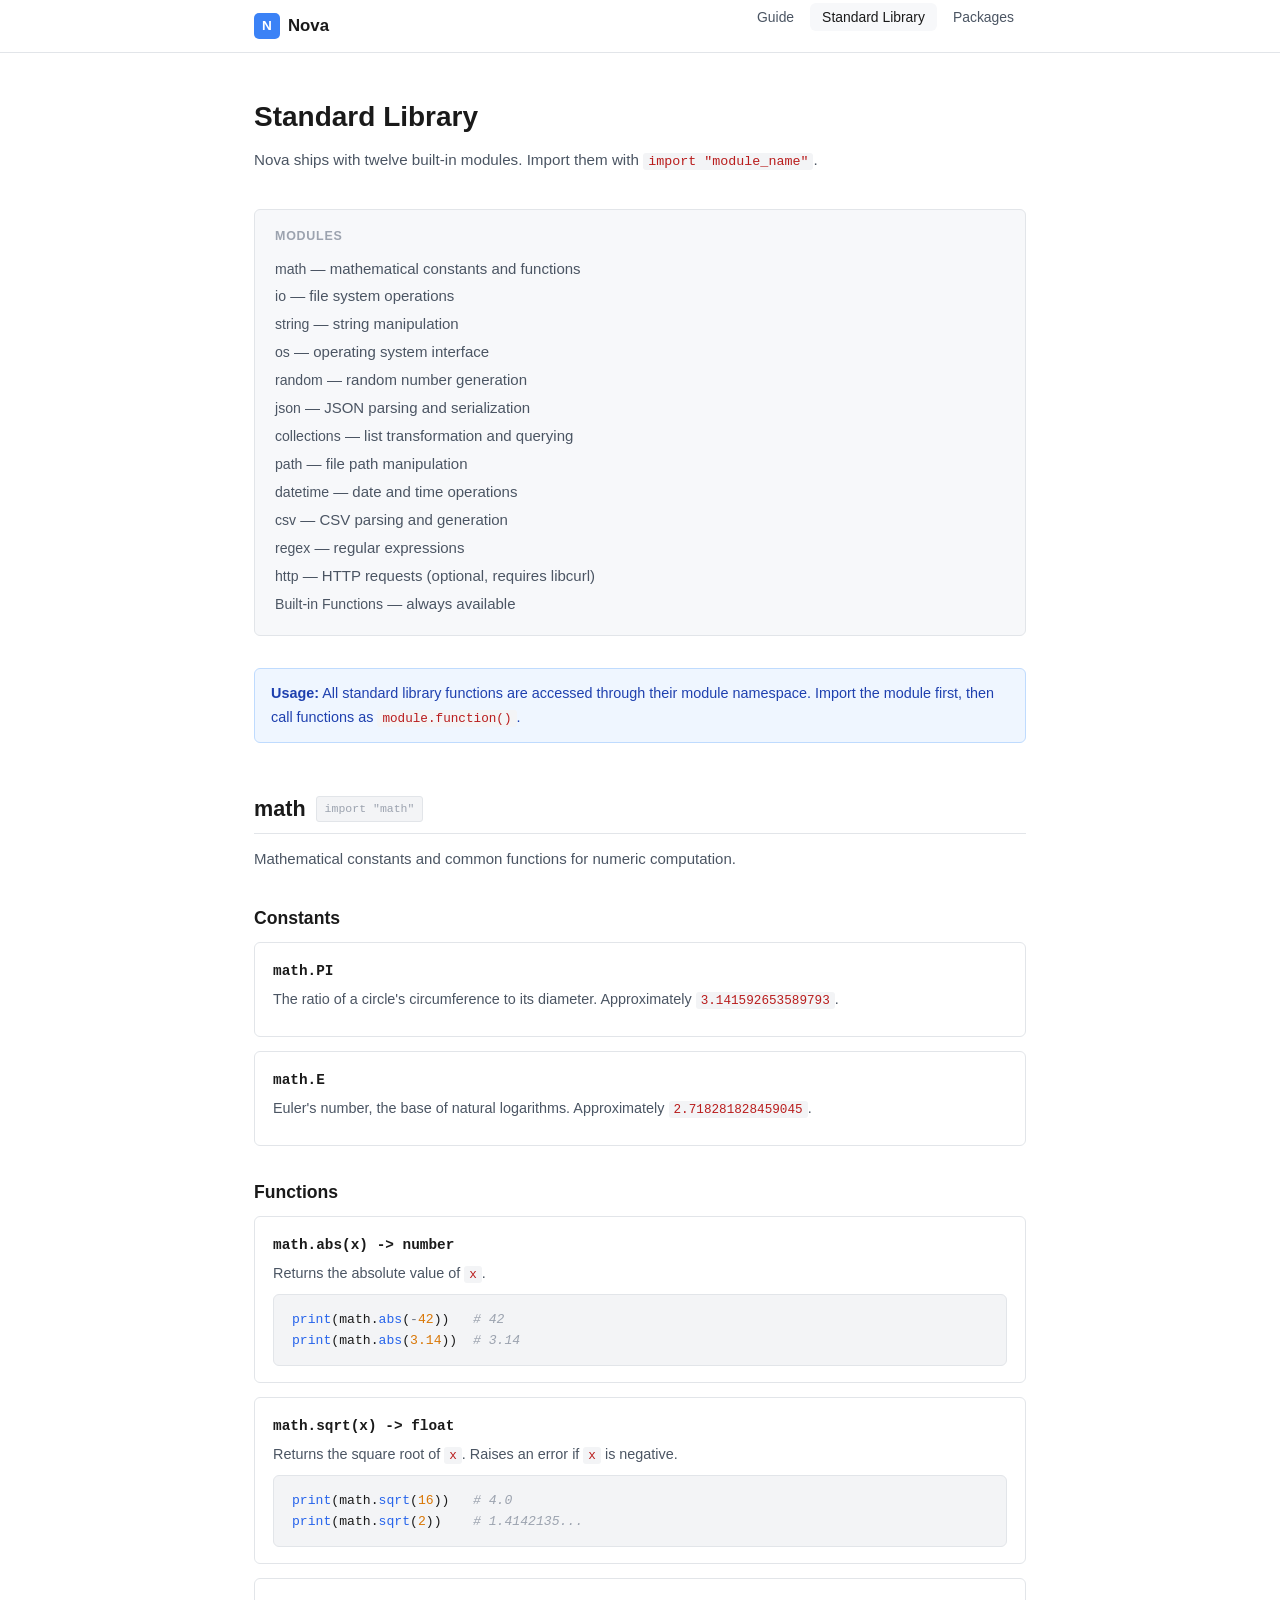
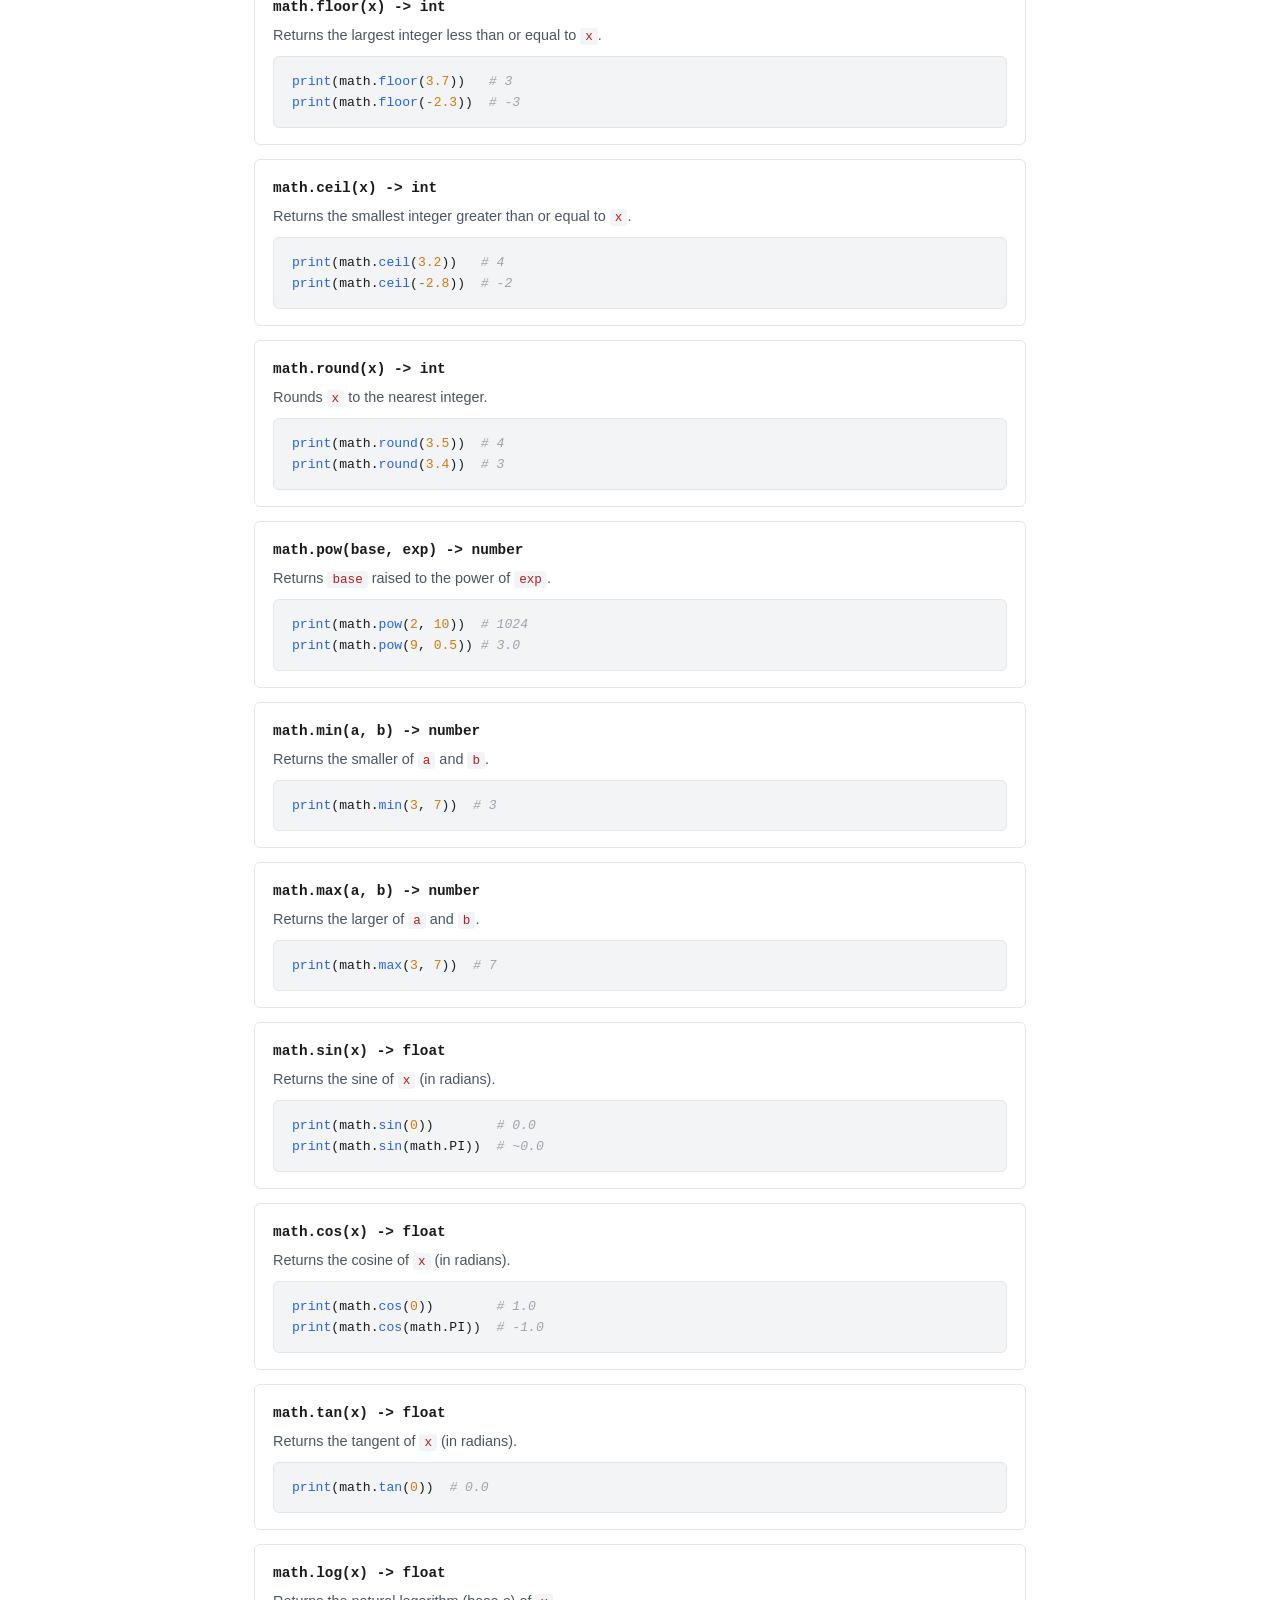
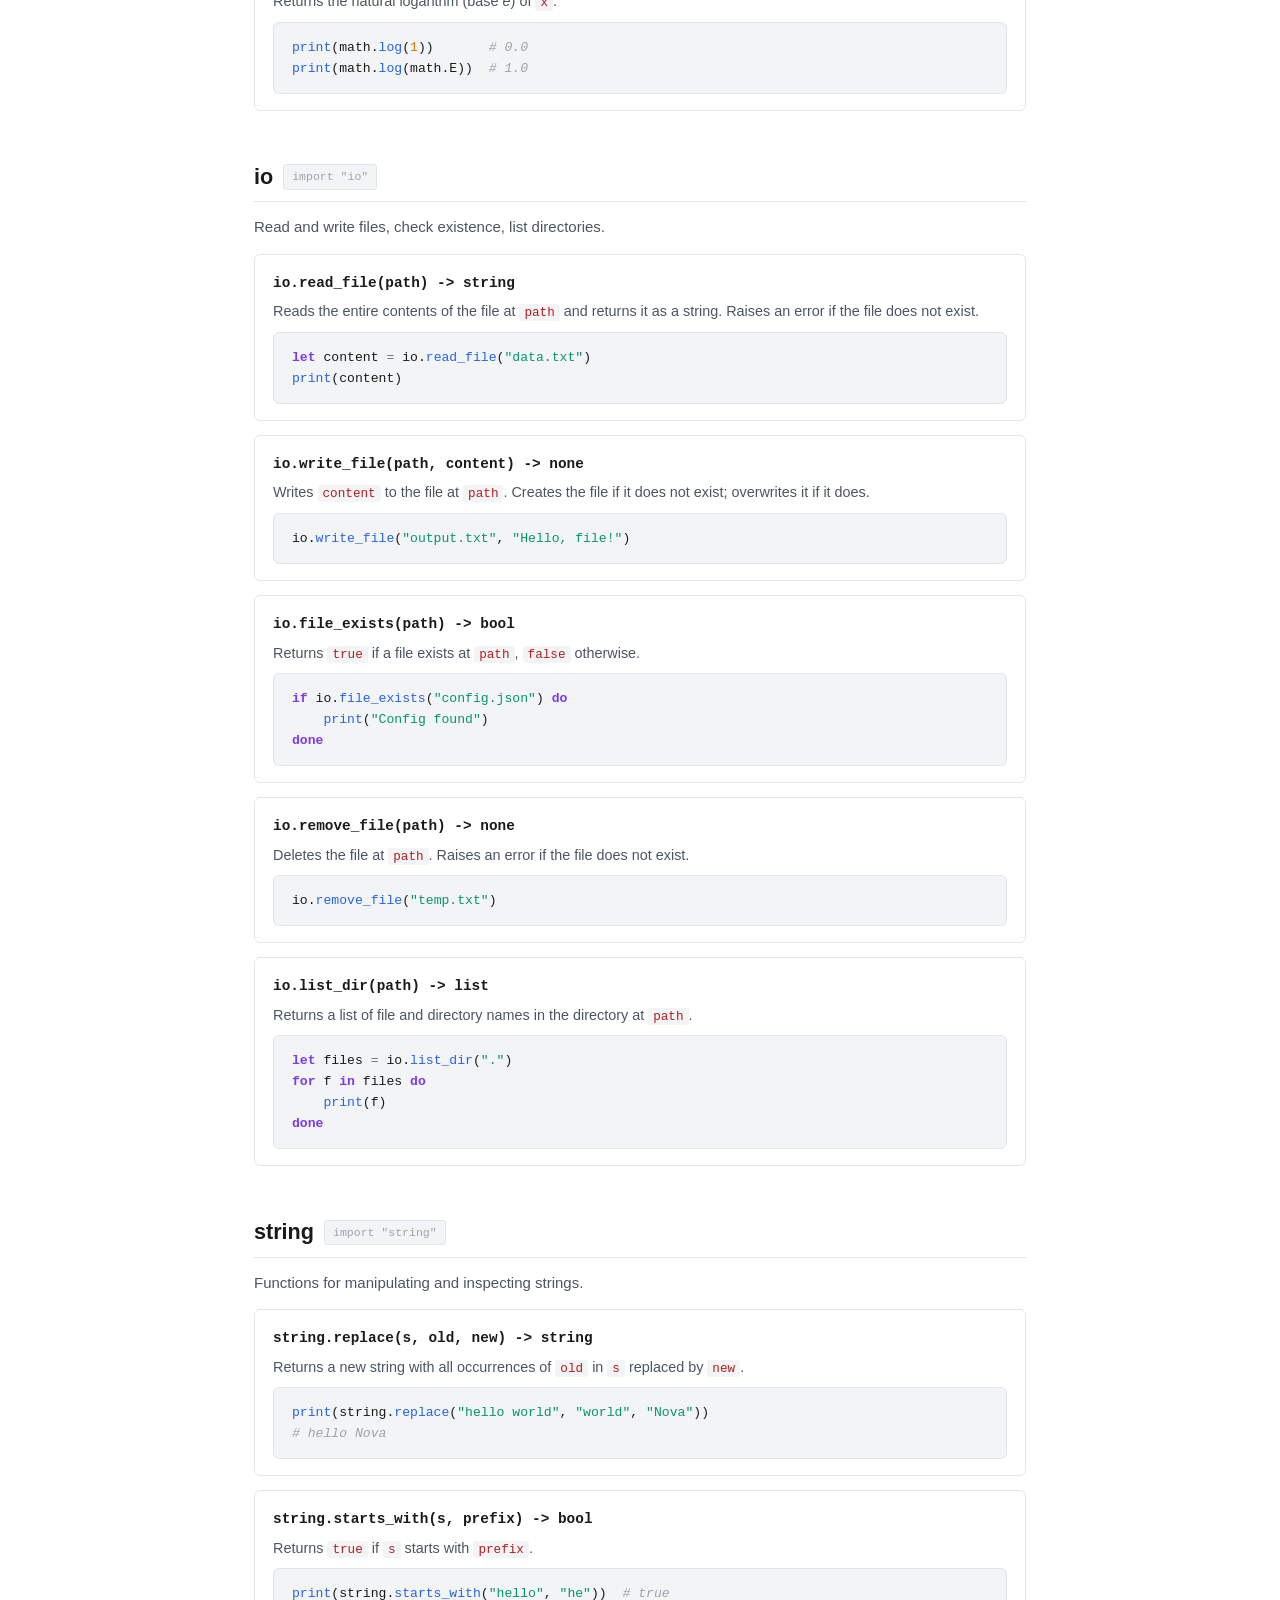
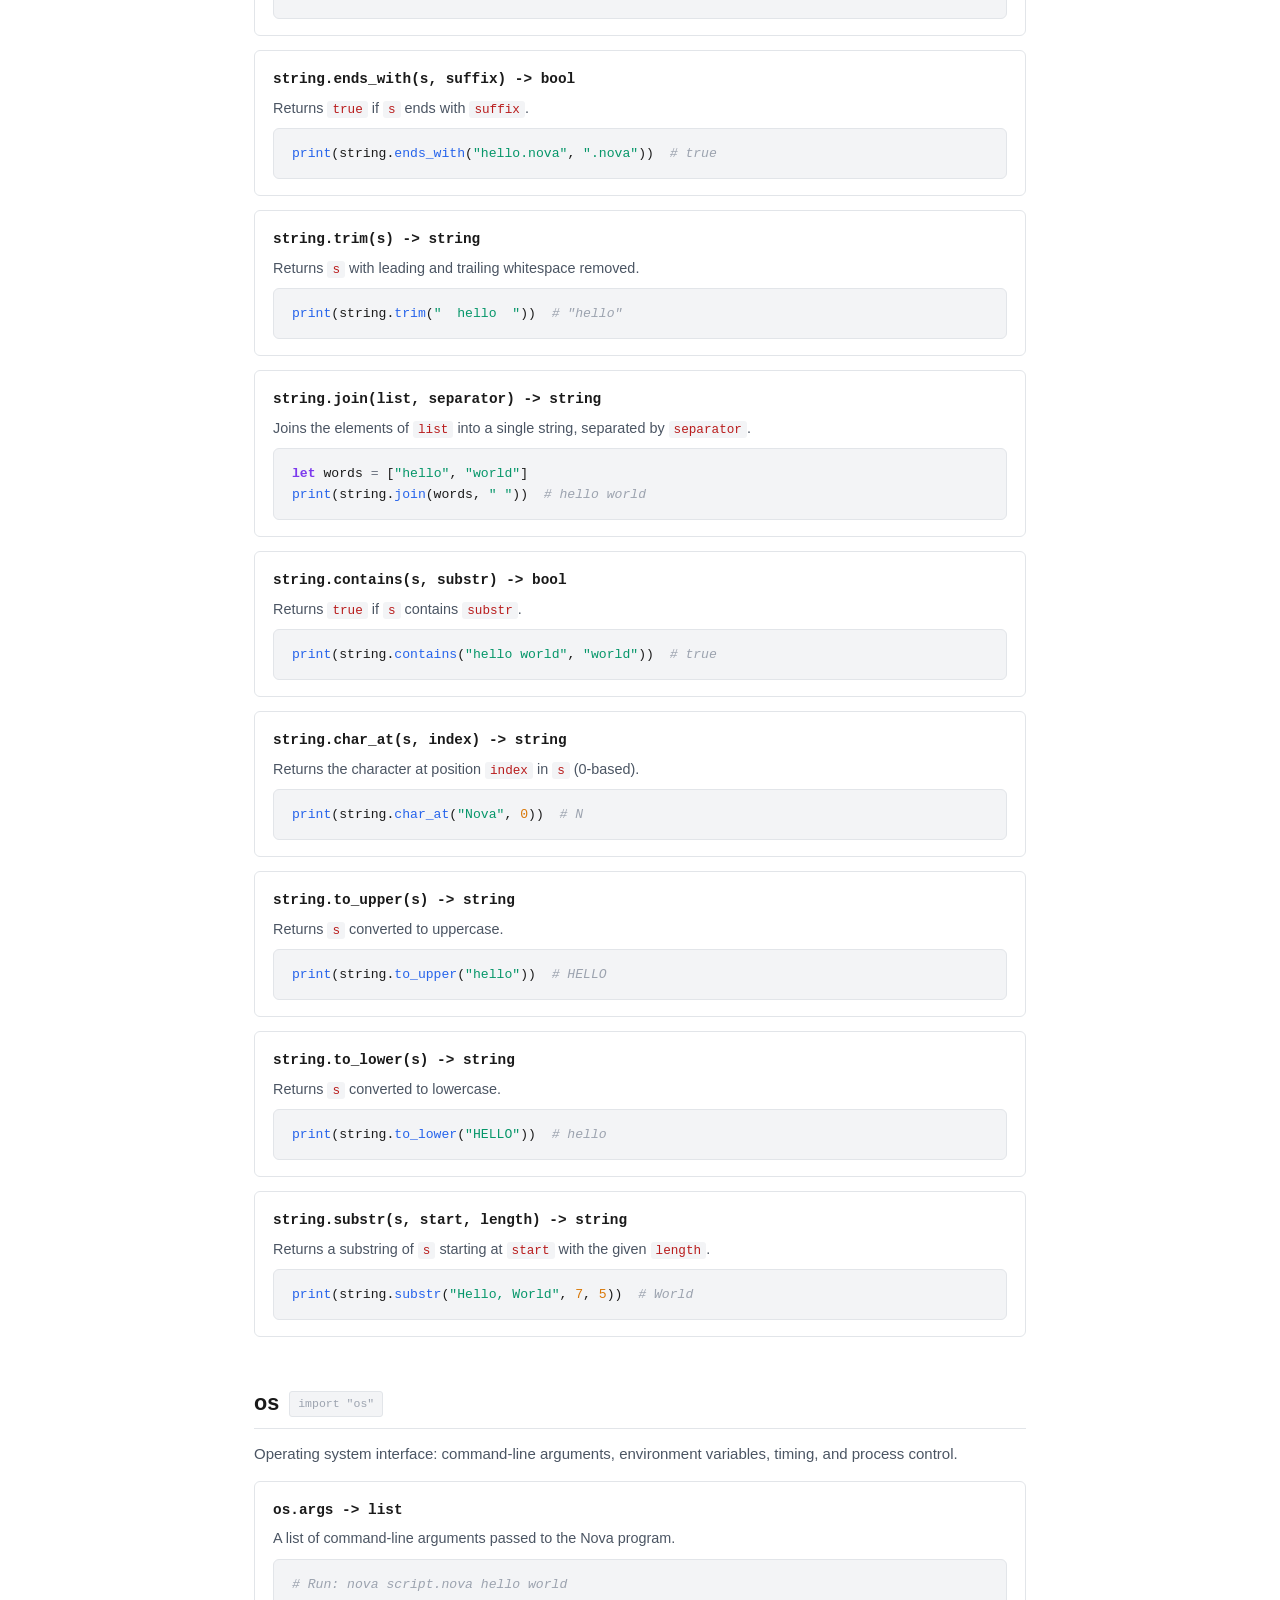
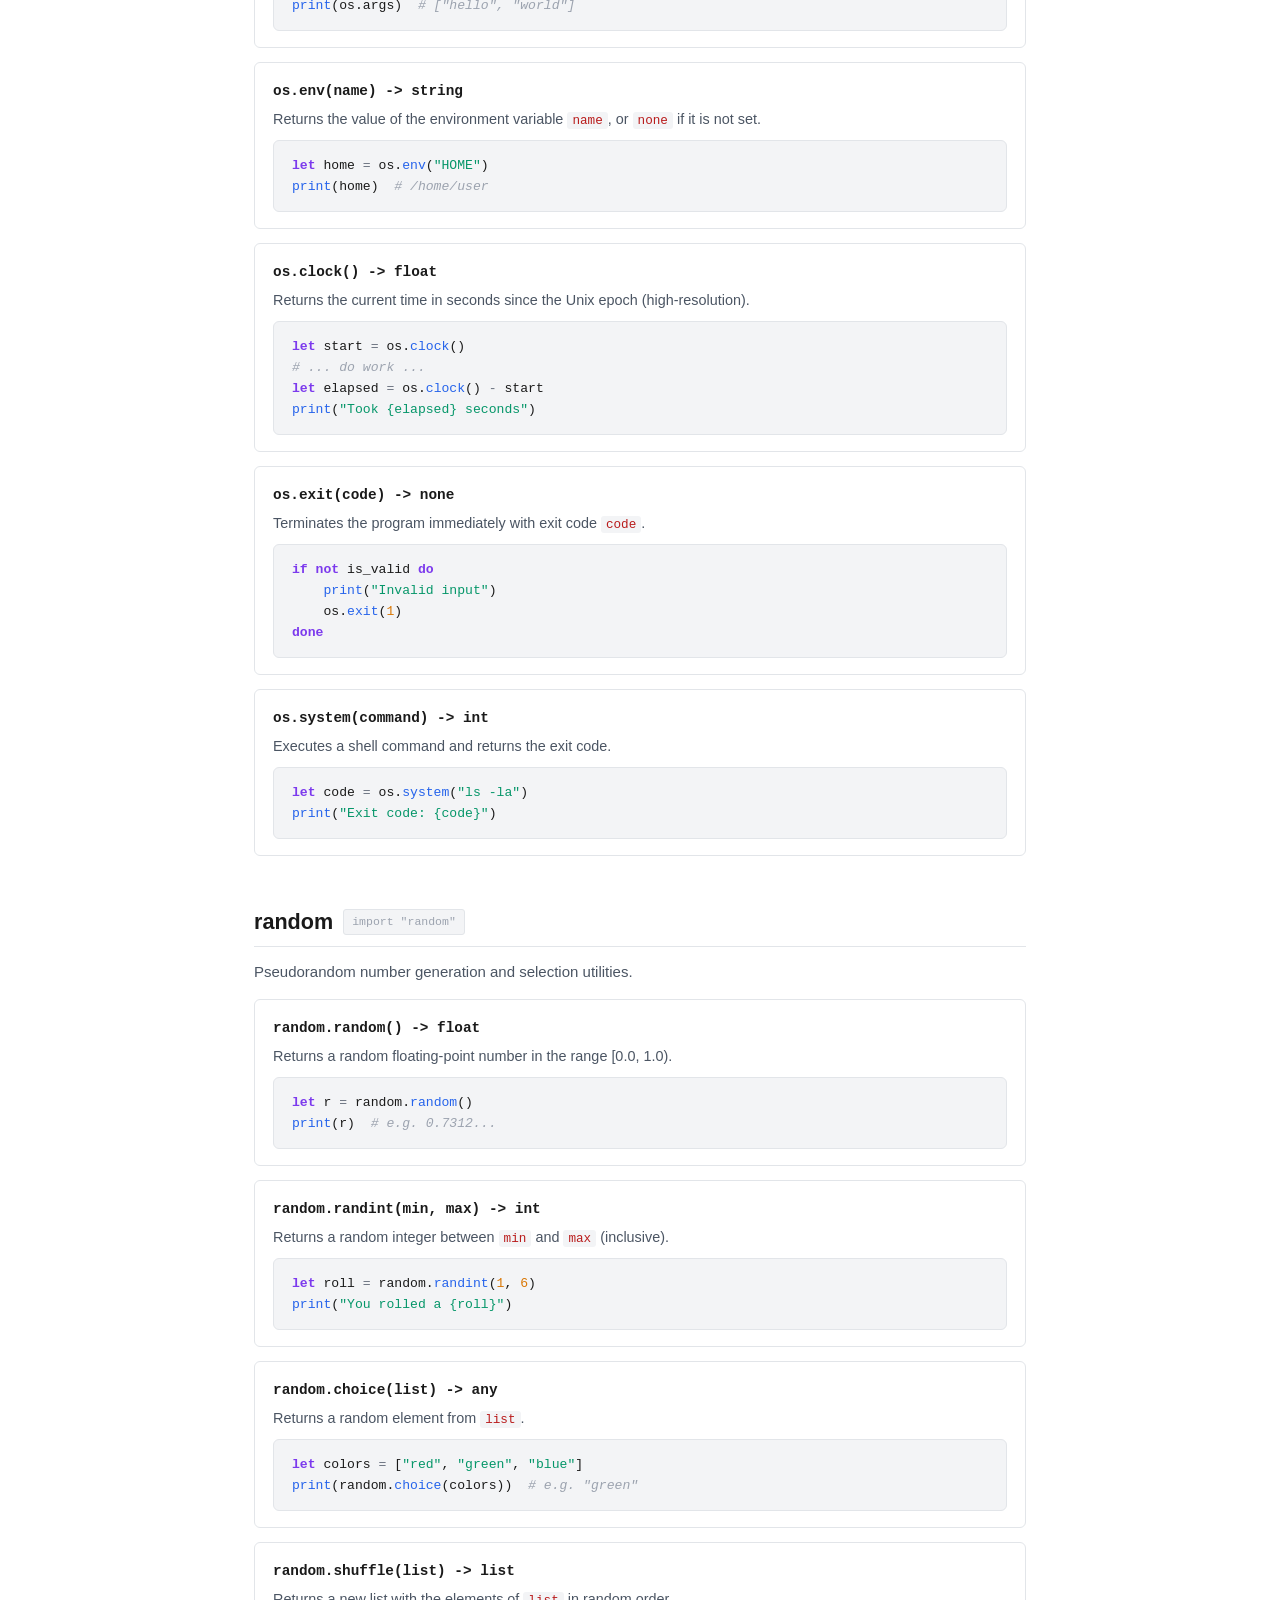
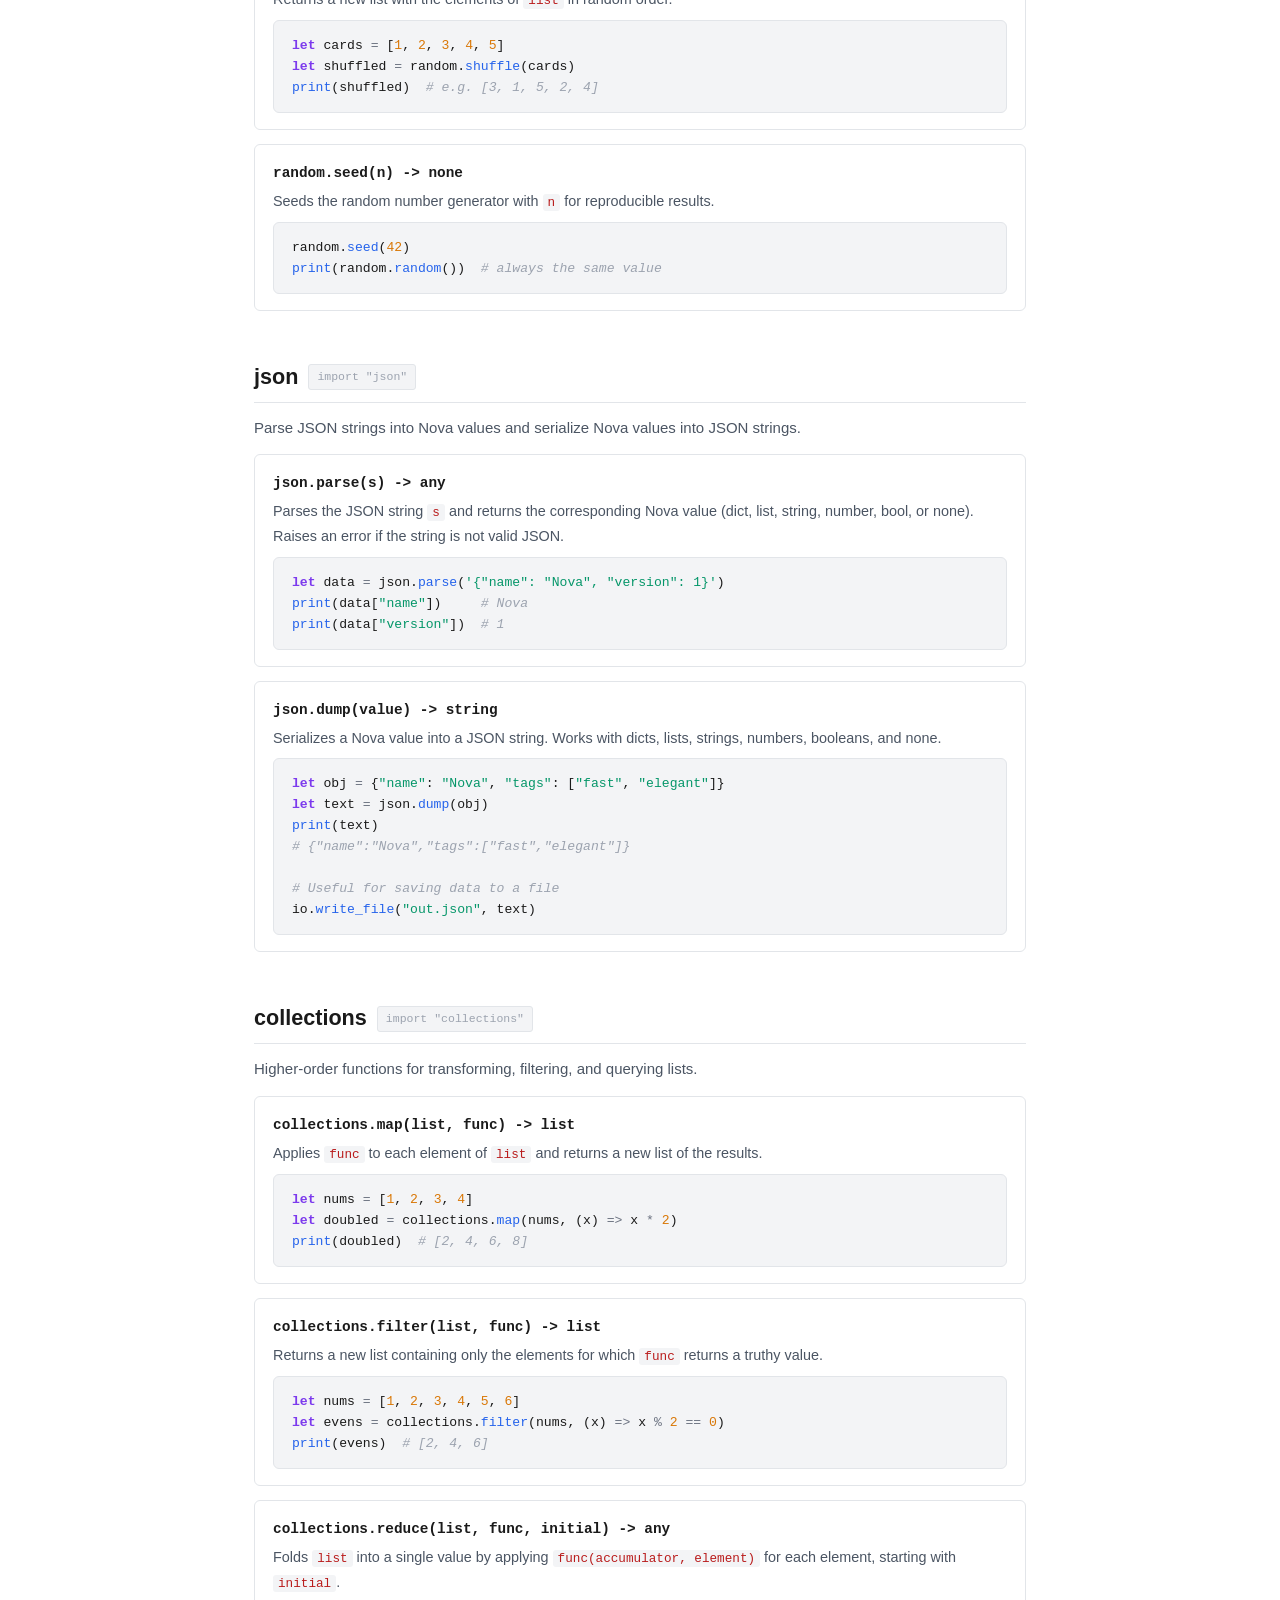
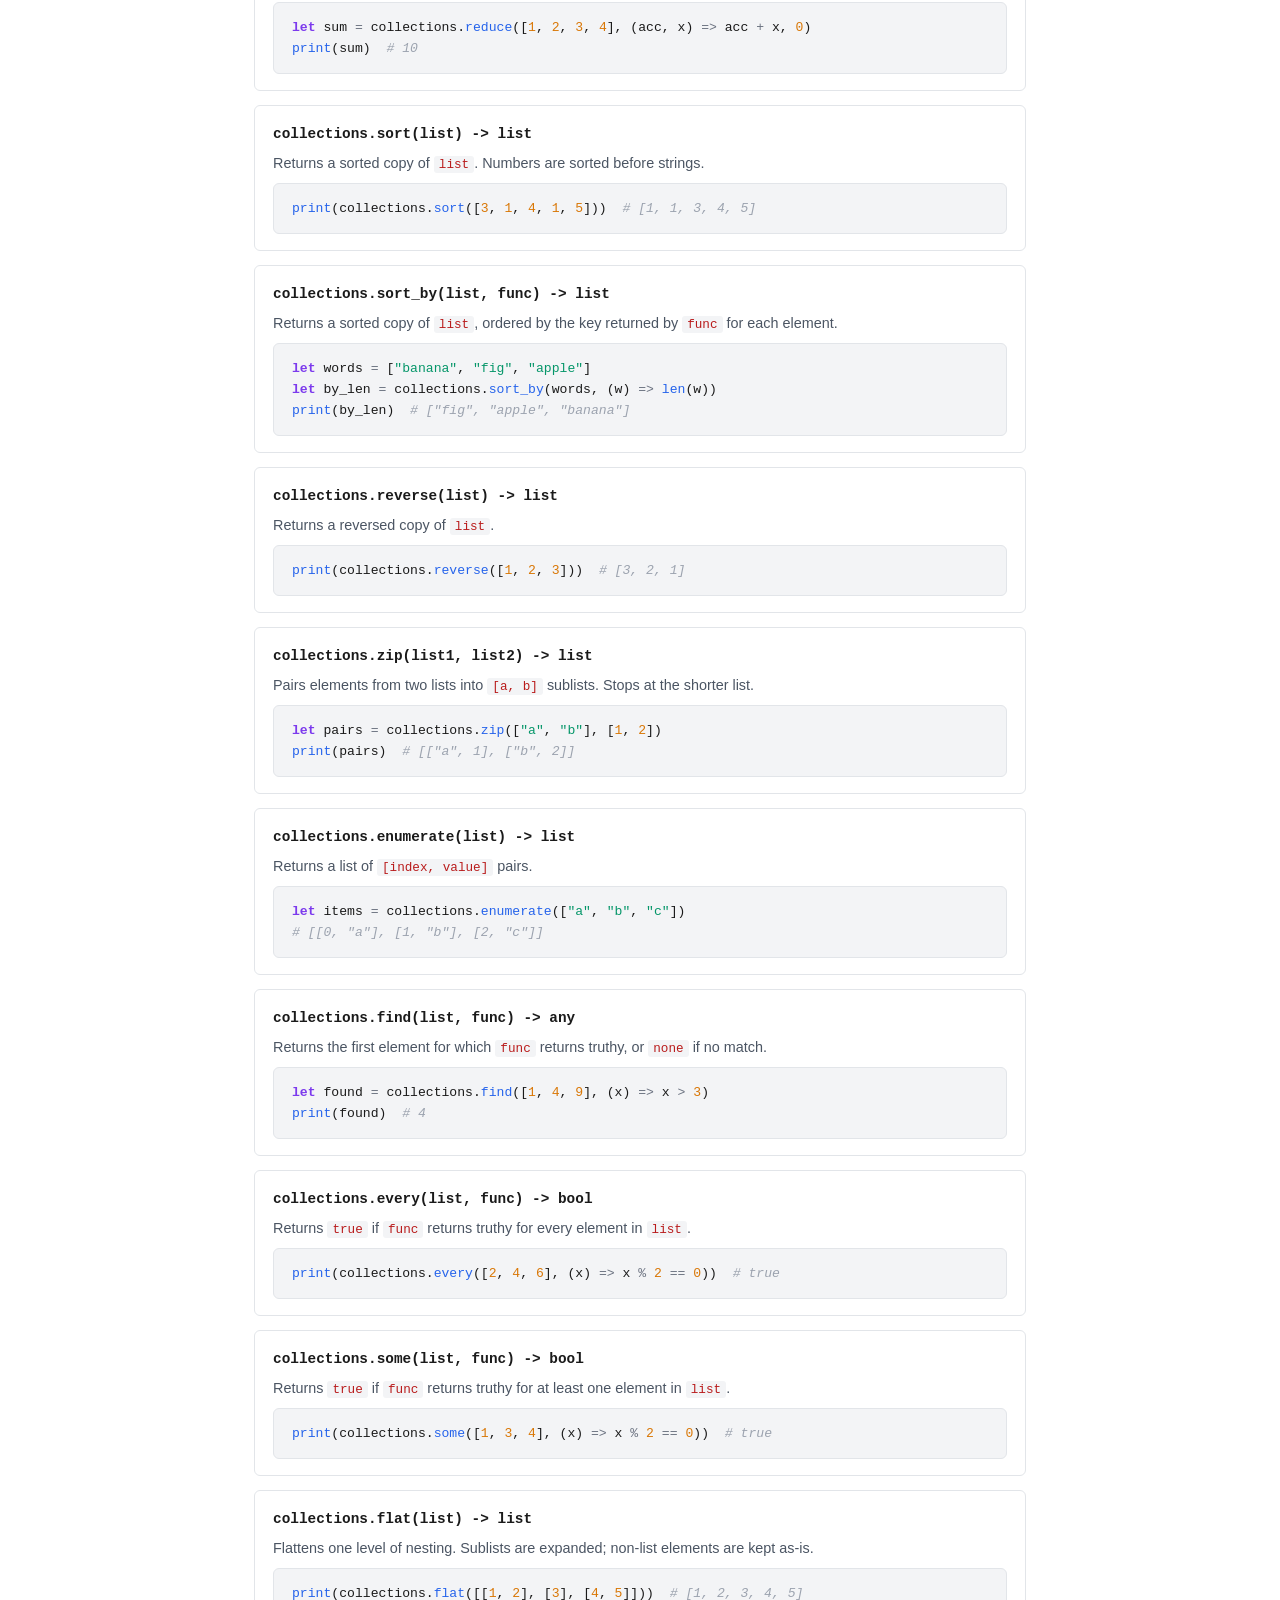
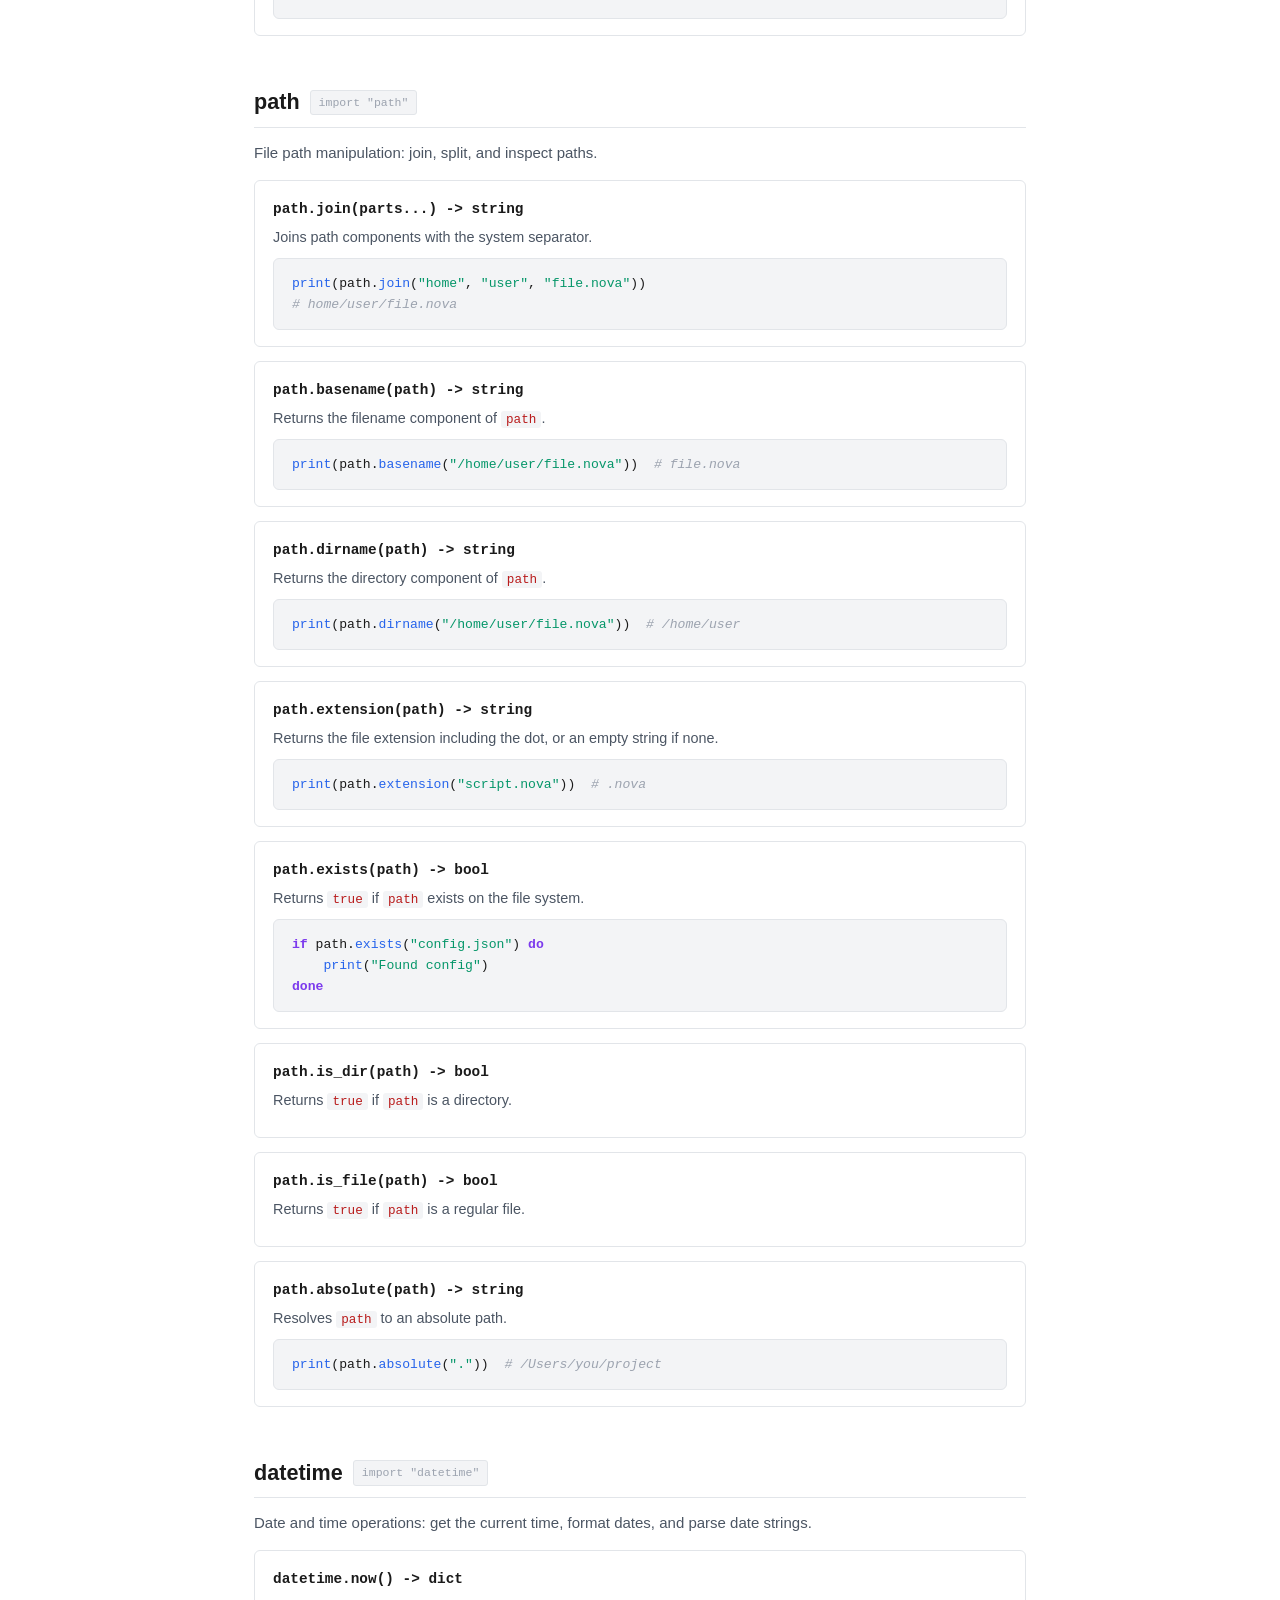
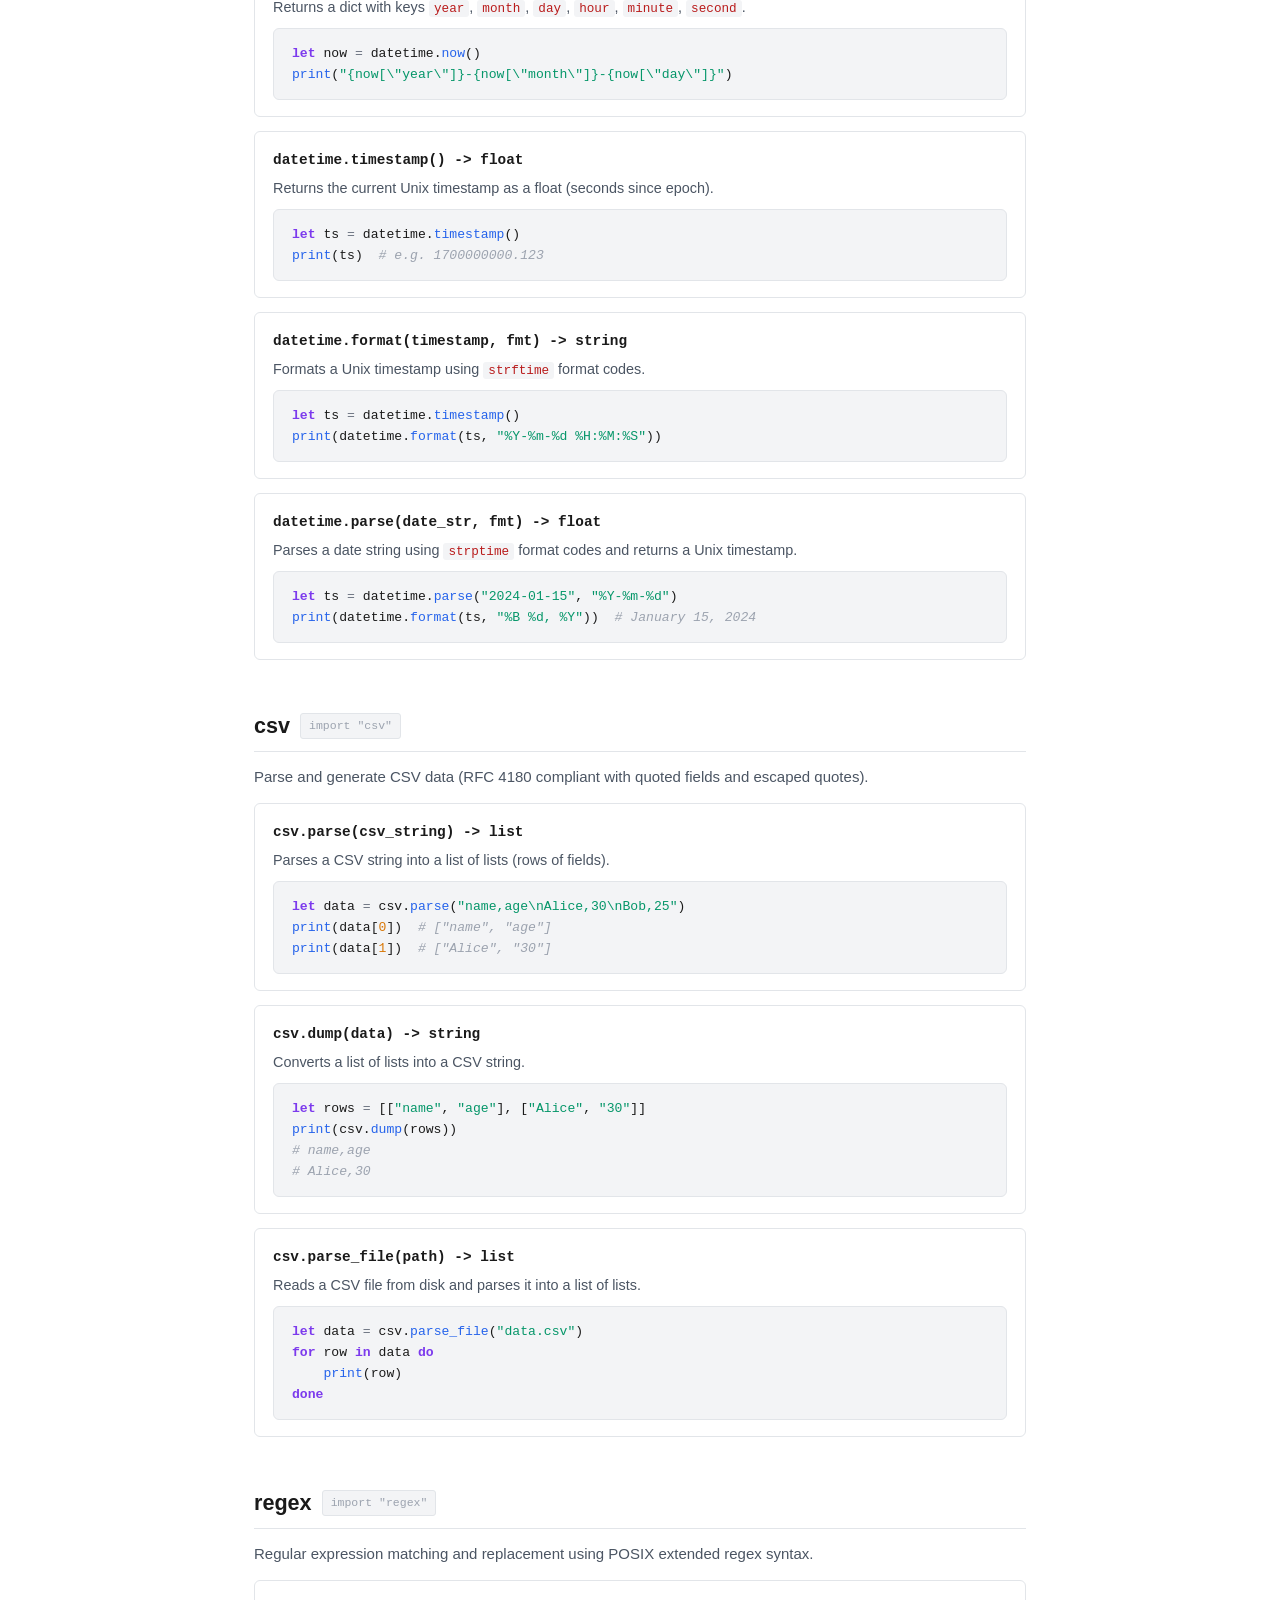
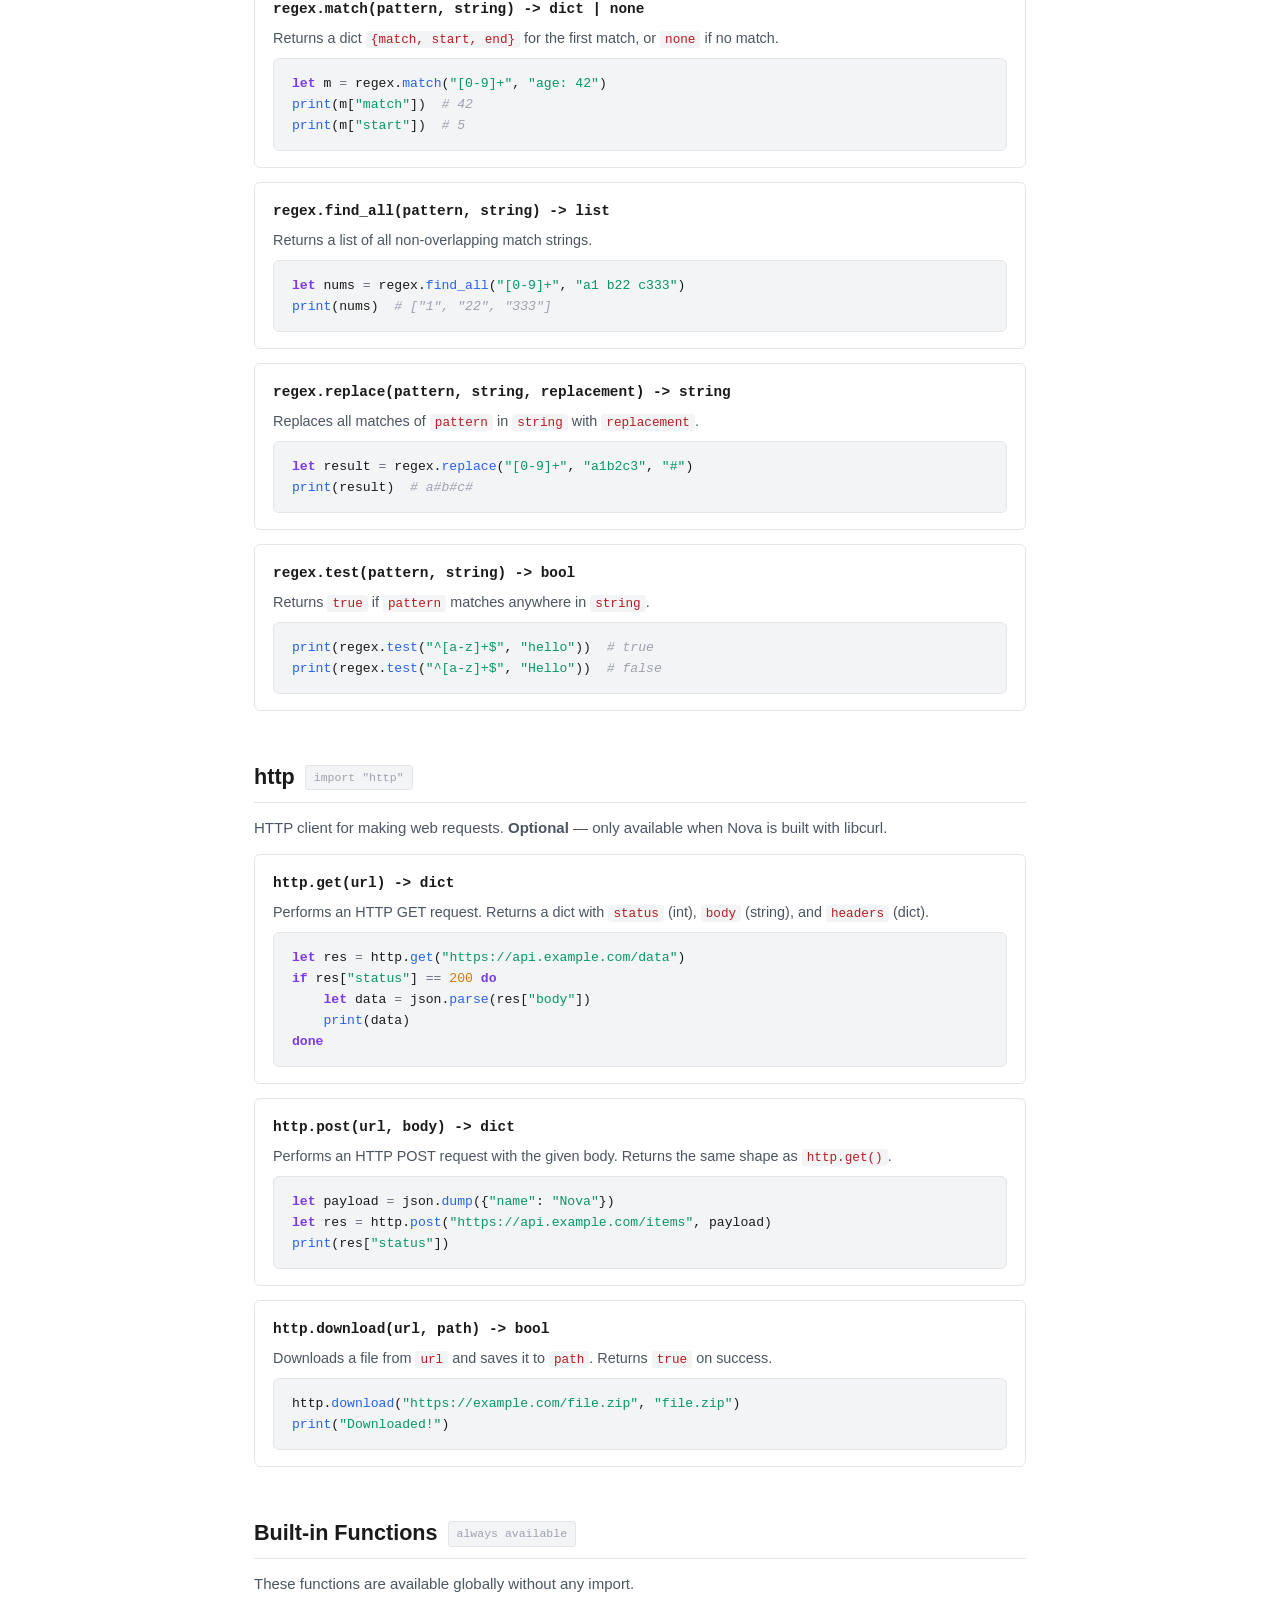
==== docs/stdlib.html @ 32923f0c "Initial release: Nova programming language v0.2.0 A dynamically-typed, interpreted language built in" ====
<!DOCTYPE html>
<html lang="en">
<head>
    <meta charset="UTF-8">
    <meta name="viewport" content="width=device-width, initial-scale=1.0">
    <title>Standard Library - Nova Programming Language</title>
    <meta name="description" content="Complete reference for Nova's standard library modules: math, io, string, os, random, json, collections, path, datetime, csv, regex, and http.">
    <link rel="stylesheet" href="styles.css">
</head>
<body>
    <nav class="nav">
        <div class="nav-inner">
            <a href="index.html" class="nav-brand">
                <span class="nav-mark">N</span>
                Nova
            </a>
            <ul class="nav-links">
                <li><a href="getting-started.html">Guide</a></li>
                <li><a href="stdlib.html" class="active">Standard Library</a></li>
                <li><a href="packages.html">Packages</a></li>
            </ul>
        </div>
    </nav>

    <div class="page">
        <h1 class="page-title">Standard Library</h1>
        <p class="page-subtitle">Nova ships with twelve built-in modules. Import them with <code>import "module_name"</code>.</p>

        <div class="toc">
            <div class="toc-title">Modules</div>
            <ul>
                <li><a href="#math">math</a> &mdash; mathematical constants and functions</li>
                <li><a href="#io">io</a> &mdash; file system operations</li>
                <li><a href="#string">string</a> &mdash; string manipulation</li>
                <li><a href="#os">os</a> &mdash; operating system interface</li>
                <li><a href="#random">random</a> &mdash; random number generation</li>
                <li><a href="#json">json</a> &mdash; JSON parsing and serialization</li>
                <li><a href="#collections">collections</a> &mdash; list transformation and querying</li>
                <li><a href="#path">path</a> &mdash; file path manipulation</li>
                <li><a href="#datetime">datetime</a> &mdash; date and time operations</li>
                <li><a href="#csv">csv</a> &mdash; CSV parsing and generation</li>
                <li><a href="#regex">regex</a> &mdash; regular expressions</li>
                <li><a href="#http">http</a> &mdash; HTTP requests (optional, requires libcurl)</li>
                <li><a href="#builtins">Built-in Functions</a> &mdash; always available</li>
            </ul>
        </div>

        <div class="note">
            <p><strong>Usage:</strong> All standard library functions are accessed through their module namespace. Import the module first, then call functions as <code>module.function()</code>.</p>
        </div>

        <!-- ==================== MATH ==================== -->
        <div class="mod-header" id="math">
            <h2>math</h2>
            <span class="mod-badge">import "math"</span>
        </div>
        <p>Mathematical constants and common functions for numeric computation.</p>

        <h3>Constants</h3>

        <div class="func">
            <div class="func-sig">math.PI</div>
            <div class="func-desc">The ratio of a circle's circumference to its diameter. Approximately <code>3.141592653589793</code>.</div>
        </div>

        <div class="func">
            <div class="func-sig">math.E</div>
            <div class="func-desc">Euler's number, the base of natural logarithms. Approximately <code>2.718281828459045</code>.</div>
        </div>

        <h3>Functions</h3>

        <div class="func">
            <div class="func-sig">math.abs(x) -> number</div>
            <div class="func-desc">Returns the absolute value of <code>x</code>.</div>
<pre><code><span class="bi">print</span>(math.<span class="fn">abs</span>(<span class="op">-</span><span class="nu">42</span>))   <span class="cm"># 42</span>
<span class="bi">print</span>(math.<span class="fn">abs</span>(<span class="nu">3.14</span>))  <span class="cm"># 3.14</span></code></pre>
        </div>

        <div class="func">
            <div class="func-sig">math.sqrt(x) -> float</div>
            <div class="func-desc">Returns the square root of <code>x</code>. Raises an error if <code>x</code> is negative.</div>
<pre><code><span class="bi">print</span>(math.<span class="fn">sqrt</span>(<span class="nu">16</span>))   <span class="cm"># 4.0</span>
<span class="bi">print</span>(math.<span class="fn">sqrt</span>(<span class="nu">2</span>))    <span class="cm"># 1.4142135...</span></code></pre>
        </div>

        <div class="func">
            <div class="func-sig">math.floor(x) -> int</div>
            <div class="func-desc">Returns the largest integer less than or equal to <code>x</code>.</div>
<pre><code><span class="bi">print</span>(math.<span class="fn">floor</span>(<span class="nu">3.7</span>))   <span class="cm"># 3</span>
<span class="bi">print</span>(math.<span class="fn">floor</span>(<span class="op">-</span><span class="nu">2.3</span>))  <span class="cm"># -3</span></code></pre>
        </div>

        <div class="func">
            <div class="func-sig">math.ceil(x) -> int</div>
            <div class="func-desc">Returns the smallest integer greater than or equal to <code>x</code>.</div>
<pre><code><span class="bi">print</span>(math.<span class="fn">ceil</span>(<span class="nu">3.2</span>))   <span class="cm"># 4</span>
<span class="bi">print</span>(math.<span class="fn">ceil</span>(<span class="op">-</span><span class="nu">2.8</span>))  <span class="cm"># -2</span></code></pre>
        </div>

        <div class="func">
            <div class="func-sig">math.round(x) -> int</div>
            <div class="func-desc">Rounds <code>x</code> to the nearest integer.</div>
<pre><code><span class="bi">print</span>(math.<span class="fn">round</span>(<span class="nu">3.5</span>))  <span class="cm"># 4</span>
<span class="bi">print</span>(math.<span class="fn">round</span>(<span class="nu">3.4</span>))  <span class="cm"># 3</span></code></pre>
        </div>

        <div class="func">
            <div class="func-sig">math.pow(base, exp) -> number</div>
            <div class="func-desc">Returns <code>base</code> raised to the power of <code>exp</code>.</div>
<pre><code><span class="bi">print</span>(math.<span class="fn">pow</span>(<span class="nu">2</span>, <span class="nu">10</span>))  <span class="cm"># 1024</span>
<span class="bi">print</span>(math.<span class="fn">pow</span>(<span class="nu">9</span>, <span class="nu">0.5</span>)) <span class="cm"># 3.0</span></code></pre>
        </div>

        <div class="func">
            <div class="func-sig">math.min(a, b) -> number</div>
            <div class="func-desc">Returns the smaller of <code>a</code> and <code>b</code>.</div>
<pre><code><span class="bi">print</span>(math.<span class="fn">min</span>(<span class="nu">3</span>, <span class="nu">7</span>))  <span class="cm"># 3</span></code></pre>
        </div>

        <div class="func">
            <div class="func-sig">math.max(a, b) -> number</div>
            <div class="func-desc">Returns the larger of <code>a</code> and <code>b</code>.</div>
<pre><code><span class="bi">print</span>(math.<span class="fn">max</span>(<span class="nu">3</span>, <span class="nu">7</span>))  <span class="cm"># 7</span></code></pre>
        </div>

        <div class="func">
            <div class="func-sig">math.sin(x) -> float</div>
            <div class="func-desc">Returns the sine of <code>x</code> (in radians).</div>
<pre><code><span class="bi">print</span>(math.<span class="fn">sin</span>(<span class="nu">0</span>))        <span class="cm"># 0.0</span>
<span class="bi">print</span>(math.<span class="fn">sin</span>(math.PI))  <span class="cm"># ~0.0</span></code></pre>
        </div>

        <div class="func">
            <div class="func-sig">math.cos(x) -> float</div>
            <div class="func-desc">Returns the cosine of <code>x</code> (in radians).</div>
<pre><code><span class="bi">print</span>(math.<span class="fn">cos</span>(<span class="nu">0</span>))        <span class="cm"># 1.0</span>
<span class="bi">print</span>(math.<span class="fn">cos</span>(math.PI))  <span class="cm"># -1.0</span></code></pre>
        </div>

        <div class="func">
            <div class="func-sig">math.tan(x) -> float</div>
            <div class="func-desc">Returns the tangent of <code>x</code> (in radians).</div>
<pre><code><span class="bi">print</span>(math.<span class="fn">tan</span>(<span class="nu">0</span>))  <span class="cm"># 0.0</span></code></pre>
        </div>

        <div class="func">
            <div class="func-sig">math.log(x) -> float</div>
            <div class="func-desc">Returns the natural logarithm (base <em>e</em>) of <code>x</code>.</div>
<pre><code><span class="bi">print</span>(math.<span class="fn">log</span>(<span class="nu">1</span>))       <span class="cm"># 0.0</span>
<span class="bi">print</span>(math.<span class="fn">log</span>(math.E))  <span class="cm"># 1.0</span></code></pre>
        </div>

        <!-- ==================== IO ==================== -->
        <div class="mod-header" id="io">
            <h2>io</h2>
            <span class="mod-badge">import "io"</span>
        </div>
        <p>Read and write files, check existence, list directories.</p>

        <div class="func">
            <div class="func-sig">io.read_file(path) -> string</div>
            <div class="func-desc">Reads the entire contents of the file at <code>path</code> and returns it as a string. Raises an error if the file does not exist.</div>
<pre><code><span class="kw">let</span> content <span class="op">=</span> io.<span class="fn">read_file</span>(<span class="st">"data.txt"</span>)
<span class="bi">print</span>(content)</code></pre>
        </div>

        <div class="func">
            <div class="func-sig">io.write_file(path, content) -> none</div>
            <div class="func-desc">Writes <code>content</code> to the file at <code>path</code>. Creates the file if it does not exist; overwrites it if it does.</div>
<pre><code>io.<span class="fn">write_file</span>(<span class="st">"output.txt"</span>, <span class="st">"Hello, file!"</span>)</code></pre>
        </div>

        <div class="func">
            <div class="func-sig">io.file_exists(path) -> bool</div>
            <div class="func-desc">Returns <code>true</code> if a file exists at <code>path</code>, <code>false</code> otherwise.</div>
<pre><code><span class="kw">if</span> io.<span class="fn">file_exists</span>(<span class="st">"config.json"</span>) <span class="kw">do</span>
    <span class="bi">print</span>(<span class="st">"Config found"</span>)
<span class="kw">done</span></code></pre>
        </div>

        <div class="func">
            <div class="func-sig">io.remove_file(path) -> none</div>
            <div class="func-desc">Deletes the file at <code>path</code>. Raises an error if the file does not exist.</div>
<pre><code>io.<span class="fn">remove_file</span>(<span class="st">"temp.txt"</span>)</code></pre>
        </div>

        <div class="func">
            <div class="func-sig">io.list_dir(path) -> list</div>
            <div class="func-desc">Returns a list of file and directory names in the directory at <code>path</code>.</div>
<pre><code><span class="kw">let</span> files <span class="op">=</span> io.<span class="fn">list_dir</span>(<span class="st">"."</span>)
<span class="kw">for</span> f <span class="kw">in</span> files <span class="kw">do</span>
    <span class="bi">print</span>(f)
<span class="kw">done</span></code></pre>
        </div>

        <!-- ==================== STRING ==================== -->
        <div class="mod-header" id="string">
            <h2>string</h2>
            <span class="mod-badge">import "string"</span>
        </div>
        <p>Functions for manipulating and inspecting strings.</p>

        <div class="func">
            <div class="func-sig">string.replace(s, old, new) -> string</div>
            <div class="func-desc">Returns a new string with all occurrences of <code>old</code> in <code>s</code> replaced by <code>new</code>.</div>
<pre><code><span class="bi">print</span>(string.<span class="fn">replace</span>(<span class="st">"hello world"</span>, <span class="st">"world"</span>, <span class="st">"Nova"</span>))
<span class="cm"># hello Nova</span></code></pre>
        </div>

        <div class="func">
            <div class="func-sig">string.starts_with(s, prefix) -> bool</div>
            <div class="func-desc">Returns <code>true</code> if <code>s</code> starts with <code>prefix</code>.</div>
<pre><code><span class="bi">print</span>(string.<span class="fn">starts_with</span>(<span class="st">"hello"</span>, <span class="st">"he"</span>))  <span class="cm"># true</span></code></pre>
        </div>

        <div class="func">
            <div class="func-sig">string.ends_with(s, suffix) -> bool</div>
            <div class="func-desc">Returns <code>true</code> if <code>s</code> ends with <code>suffix</code>.</div>
<pre><code><span class="bi">print</span>(string.<span class="fn">ends_with</span>(<span class="st">"hello.nova"</span>, <span class="st">".nova"</span>))  <span class="cm"># true</span></code></pre>
        </div>

        <div class="func">
            <div class="func-sig">string.trim(s) -> string</div>
            <div class="func-desc">Returns <code>s</code> with leading and trailing whitespace removed.</div>
<pre><code><span class="bi">print</span>(string.<span class="fn">trim</span>(<span class="st">"  hello  "</span>))  <span class="cm"># "hello"</span></code></pre>
        </div>

        <div class="func">
            <div class="func-sig">string.join(list, separator) -> string</div>
            <div class="func-desc">Joins the elements of <code>list</code> into a single string, separated by <code>separator</code>.</div>
<pre><code><span class="kw">let</span> words <span class="op">=</span> [<span class="st">"hello"</span>, <span class="st">"world"</span>]
<span class="bi">print</span>(string.<span class="fn">join</span>(words, <span class="st">" "</span>))  <span class="cm"># hello world</span></code></pre>
        </div>

        <div class="func">
            <div class="func-sig">string.contains(s, substr) -> bool</div>
            <div class="func-desc">Returns <code>true</code> if <code>s</code> contains <code>substr</code>.</div>
<pre><code><span class="bi">print</span>(string.<span class="fn">contains</span>(<span class="st">"hello world"</span>, <span class="st">"world"</span>))  <span class="cm"># true</span></code></pre>
        </div>

        <div class="func">
            <div class="func-sig">string.char_at(s, index) -> string</div>
            <div class="func-desc">Returns the character at position <code>index</code> in <code>s</code> (0-based).</div>
<pre><code><span class="bi">print</span>(string.<span class="fn">char_at</span>(<span class="st">"Nova"</span>, <span class="nu">0</span>))  <span class="cm"># N</span></code></pre>
        </div>

        <div class="func">
            <div class="func-sig">string.to_upper(s) -> string</div>
            <div class="func-desc">Returns <code>s</code> converted to uppercase.</div>
<pre><code><span class="bi">print</span>(string.<span class="fn">to_upper</span>(<span class="st">"hello"</span>))  <span class="cm"># HELLO</span></code></pre>
        </div>

        <div class="func">
            <div class="func-sig">string.to_lower(s) -> string</div>
            <div class="func-desc">Returns <code>s</code> converted to lowercase.</div>
<pre><code><span class="bi">print</span>(string.<span class="fn">to_lower</span>(<span class="st">"HELLO"</span>))  <span class="cm"># hello</span></code></pre>
        </div>

        <div class="func">
            <div class="func-sig">string.substr(s, start, length) -> string</div>
            <div class="func-desc">Returns a substring of <code>s</code> starting at <code>start</code> with the given <code>length</code>.</div>
<pre><code><span class="bi">print</span>(string.<span class="fn">substr</span>(<span class="st">"Hello, World"</span>, <span class="nu">7</span>, <span class="nu">5</span>))  <span class="cm"># World</span></code></pre>
        </div>

        <!-- ==================== OS ==================== -->
        <div class="mod-header" id="os">
            <h2>os</h2>
            <span class="mod-badge">import "os"</span>
        </div>
        <p>Operating system interface: command-line arguments, environment variables, timing, and process control.</p>

        <div class="func">
            <div class="func-sig">os.args -> list</div>
            <div class="func-desc">A list of command-line arguments passed to the Nova program.</div>
<pre><code><span class="cm"># Run: nova script.nova hello world</span>
<span class="bi">print</span>(os.args)  <span class="cm"># ["hello", "world"]</span></code></pre>
        </div>

        <div class="func">
            <div class="func-sig">os.env(name) -> string</div>
            <div class="func-desc">Returns the value of the environment variable <code>name</code>, or <code>none</code> if it is not set.</div>
<pre><code><span class="kw">let</span> home <span class="op">=</span> os.<span class="fn">env</span>(<span class="st">"HOME"</span>)
<span class="bi">print</span>(home)  <span class="cm"># /home/user</span></code></pre>
        </div>

        <div class="func">
            <div class="func-sig">os.clock() -> float</div>
            <div class="func-desc">Returns the current time in seconds since the Unix epoch (high-resolution).</div>
<pre><code><span class="kw">let</span> start <span class="op">=</span> os.<span class="fn">clock</span>()
<span class="cm"># ... do work ...</span>
<span class="kw">let</span> elapsed <span class="op">=</span> os.<span class="fn">clock</span>() <span class="op">-</span> start
<span class="bi">print</span>(<span class="st">"Took {elapsed} seconds"</span>)</code></pre>
        </div>

        <div class="func">
            <div class="func-sig">os.exit(code) -> none</div>
            <div class="func-desc">Terminates the program immediately with exit code <code>code</code>.</div>
<pre><code><span class="kw">if</span> <span class="kw">not</span> is_valid <span class="kw">do</span>
    <span class="bi">print</span>(<span class="st">"Invalid input"</span>)
    os.<span class="fn">exit</span>(<span class="nu">1</span>)
<span class="kw">done</span></code></pre>
        </div>

        <div class="func">
            <div class="func-sig">os.system(command) -> int</div>
            <div class="func-desc">Executes a shell command and returns the exit code.</div>
<pre><code><span class="kw">let</span> code <span class="op">=</span> os.<span class="fn">system</span>(<span class="st">"ls -la"</span>)
<span class="bi">print</span>(<span class="st">"Exit code: {code}"</span>)</code></pre>
        </div>

        <!-- ==================== RANDOM ==================== -->
        <div class="mod-header" id="random">
            <h2>random</h2>
            <span class="mod-badge">import "random"</span>
        </div>
        <p>Pseudorandom number generation and selection utilities.</p>

        <div class="func">
            <div class="func-sig">random.random() -> float</div>
            <div class="func-desc">Returns a random floating-point number in the range [0.0, 1.0).</div>
<pre><code><span class="kw">let</span> r <span class="op">=</span> random.<span class="fn">random</span>()
<span class="bi">print</span>(r)  <span class="cm"># e.g. 0.7312...</span></code></pre>
        </div>

        <div class="func">
            <div class="func-sig">random.randint(min, max) -> int</div>
            <div class="func-desc">Returns a random integer between <code>min</code> and <code>max</code> (inclusive).</div>
<pre><code><span class="kw">let</span> roll <span class="op">=</span> random.<span class="fn">randint</span>(<span class="nu">1</span>, <span class="nu">6</span>)
<span class="bi">print</span>(<span class="st">"You rolled a {roll}"</span>)</code></pre>
        </div>

        <div class="func">
            <div class="func-sig">random.choice(list) -> any</div>
            <div class="func-desc">Returns a random element from <code>list</code>.</div>
<pre><code><span class="kw">let</span> colors <span class="op">=</span> [<span class="st">"red"</span>, <span class="st">"green"</span>, <span class="st">"blue"</span>]
<span class="bi">print</span>(random.<span class="fn">choice</span>(colors))  <span class="cm"># e.g. "green"</span></code></pre>
        </div>

        <div class="func">
            <div class="func-sig">random.shuffle(list) -> list</div>
            <div class="func-desc">Returns a new list with the elements of <code>list</code> in random order.</div>
<pre><code><span class="kw">let</span> cards <span class="op">=</span> [<span class="nu">1</span>, <span class="nu">2</span>, <span class="nu">3</span>, <span class="nu">4</span>, <span class="nu">5</span>]
<span class="kw">let</span> shuffled <span class="op">=</span> random.<span class="fn">shuffle</span>(cards)
<span class="bi">print</span>(shuffled)  <span class="cm"># e.g. [3, 1, 5, 2, 4]</span></code></pre>
        </div>

        <div class="func">
            <div class="func-sig">random.seed(n) -> none</div>
            <div class="func-desc">Seeds the random number generator with <code>n</code> for reproducible results.</div>
<pre><code>random.<span class="fn">seed</span>(<span class="nu">42</span>)
<span class="bi">print</span>(random.<span class="fn">random</span>())  <span class="cm"># always the same value</span></code></pre>
        </div>

        <!-- ==================== JSON ==================== -->
        <div class="mod-header" id="json">
            <h2>json</h2>
            <span class="mod-badge">import "json"</span>
        </div>
        <p>Parse JSON strings into Nova values and serialize Nova values into JSON strings.</p>

        <div class="func">
            <div class="func-sig">json.parse(s) -> any</div>
            <div class="func-desc">Parses the JSON string <code>s</code> and returns the corresponding Nova value (dict, list, string, number, bool, or none). Raises an error if the string is not valid JSON.</div>
<pre><code><span class="kw">let</span> data <span class="op">=</span> json.<span class="fn">parse</span>(<span class="st">'{"name": "Nova", "version": 1}'</span>)
<span class="bi">print</span>(data[<span class="st">"name"</span>])     <span class="cm"># Nova</span>
<span class="bi">print</span>(data[<span class="st">"version"</span>])  <span class="cm"># 1</span></code></pre>
        </div>

        <div class="func">
            <div class="func-sig">json.dump(value) -> string</div>
            <div class="func-desc">Serializes a Nova value into a JSON string. Works with dicts, lists, strings, numbers, booleans, and none.</div>
<pre><code><span class="kw">let</span> obj <span class="op">=</span> {<span class="st">"name"</span>: <span class="st">"Nova"</span>, <span class="st">"tags"</span>: [<span class="st">"fast"</span>, <span class="st">"elegant"</span>]}
<span class="kw">let</span> text <span class="op">=</span> json.<span class="fn">dump</span>(obj)
<span class="bi">print</span>(text)
<span class="cm"># {"name":"Nova","tags":["fast","elegant"]}</span>

<span class="cm"># Useful for saving data to a file</span>
io.<span class="fn">write_file</span>(<span class="st">"out.json"</span>, text)</code></pre>
        </div>

        <!-- ==================== COLLECTIONS ==================== -->
        <div class="mod-header" id="collections">
            <h2>collections</h2>
            <span class="mod-badge">import "collections"</span>
        </div>
        <p>Higher-order functions for transforming, filtering, and querying lists.</p>

        <div class="func">
            <div class="func-sig">collections.map(list, func) -> list</div>
            <div class="func-desc">Applies <code>func</code> to each element of <code>list</code> and returns a new list of the results.</div>
<pre><code><span class="kw">let</span> nums <span class="op">=</span> [<span class="nu">1</span>, <span class="nu">2</span>, <span class="nu">3</span>, <span class="nu">4</span>]
<span class="kw">let</span> doubled <span class="op">=</span> collections.<span class="fn">map</span>(nums, (x) <span class="op">=&gt;</span> x <span class="op">*</span> <span class="nu">2</span>)
<span class="bi">print</span>(doubled)  <span class="cm"># [2, 4, 6, 8]</span></code></pre>
        </div>

        <div class="func">
            <div class="func-sig">collections.filter(list, func) -> list</div>
            <div class="func-desc">Returns a new list containing only the elements for which <code>func</code> returns a truthy value.</div>
<pre><code><span class="kw">let</span> nums <span class="op">=</span> [<span class="nu">1</span>, <span class="nu">2</span>, <span class="nu">3</span>, <span class="nu">4</span>, <span class="nu">5</span>, <span class="nu">6</span>]
<span class="kw">let</span> evens <span class="op">=</span> collections.<span class="fn">filter</span>(nums, (x) <span class="op">=&gt;</span> x <span class="op">%</span> <span class="nu">2</span> <span class="op">==</span> <span class="nu">0</span>)
<span class="bi">print</span>(evens)  <span class="cm"># [2, 4, 6]</span></code></pre>
        </div>

        <div class="func">
            <div class="func-sig">collections.reduce(list, func, initial) -> any</div>
            <div class="func-desc">Folds <code>list</code> into a single value by applying <code>func(accumulator, element)</code> for each element, starting with <code>initial</code>.</div>
<pre><code><span class="kw">let</span> sum <span class="op">=</span> collections.<span class="fn">reduce</span>([<span class="nu">1</span>, <span class="nu">2</span>, <span class="nu">3</span>, <span class="nu">4</span>], (acc, x) <span class="op">=&gt;</span> acc <span class="op">+</span> x, <span class="nu">0</span>)
<span class="bi">print</span>(sum)  <span class="cm"># 10</span></code></pre>
        </div>

        <div class="func">
            <div class="func-sig">collections.sort(list) -> list</div>
            <div class="func-desc">Returns a sorted copy of <code>list</code>. Numbers are sorted before strings.</div>
<pre><code><span class="bi">print</span>(collections.<span class="fn">sort</span>([<span class="nu">3</span>, <span class="nu">1</span>, <span class="nu">4</span>, <span class="nu">1</span>, <span class="nu">5</span>]))  <span class="cm"># [1, 1, 3, 4, 5]</span></code></pre>
        </div>

        <div class="func">
            <div class="func-sig">collections.sort_by(list, func) -> list</div>
            <div class="func-desc">Returns a sorted copy of <code>list</code>, ordered by the key returned by <code>func</code> for each element.</div>
<pre><code><span class="kw">let</span> words <span class="op">=</span> [<span class="st">"banana"</span>, <span class="st">"fig"</span>, <span class="st">"apple"</span>]
<span class="kw">let</span> by_len <span class="op">=</span> collections.<span class="fn">sort_by</span>(words, (w) <span class="op">=&gt;</span> <span class="bi">len</span>(w))
<span class="bi">print</span>(by_len)  <span class="cm"># ["fig", "apple", "banana"]</span></code></pre>
        </div>

        <div class="func">
            <div class="func-sig">collections.reverse(list) -> list</div>
            <div class="func-desc">Returns a reversed copy of <code>list</code>.</div>
<pre><code><span class="bi">print</span>(collections.<span class="fn">reverse</span>([<span class="nu">1</span>, <span class="nu">2</span>, <span class="nu">3</span>]))  <span class="cm"># [3, 2, 1]</span></code></pre>
        </div>

        <div class="func">
            <div class="func-sig">collections.zip(list1, list2) -> list</div>
            <div class="func-desc">Pairs elements from two lists into <code>[a, b]</code> sublists. Stops at the shorter list.</div>
<pre><code><span class="kw">let</span> pairs <span class="op">=</span> collections.<span class="fn">zip</span>([<span class="st">"a"</span>, <span class="st">"b"</span>], [<span class="nu">1</span>, <span class="nu">2</span>])
<span class="bi">print</span>(pairs)  <span class="cm"># [["a", 1], ["b", 2]]</span></code></pre>
        </div>

        <div class="func">
            <div class="func-sig">collections.enumerate(list) -> list</div>
            <div class="func-desc">Returns a list of <code>[index, value]</code> pairs.</div>
<pre><code><span class="kw">let</span> items <span class="op">=</span> collections.<span class="fn">enumerate</span>([<span class="st">"a"</span>, <span class="st">"b"</span>, <span class="st">"c"</span>])
<span class="cm"># [[0, "a"], [1, "b"], [2, "c"]]</span></code></pre>
        </div>

        <div class="func">
            <div class="func-sig">collections.find(list, func) -> any</div>
            <div class="func-desc">Returns the first element for which <code>func</code> returns truthy, or <code>none</code> if no match.</div>
<pre><code><span class="kw">let</span> found <span class="op">=</span> collections.<span class="fn">find</span>([<span class="nu">1</span>, <span class="nu">4</span>, <span class="nu">9</span>], (x) <span class="op">=&gt;</span> x <span class="op">&gt;</span> <span class="nu">3</span>)
<span class="bi">print</span>(found)  <span class="cm"># 4</span></code></pre>
        </div>

        <div class="func">
            <div class="func-sig">collections.every(list, func) -> bool</div>
            <div class="func-desc">Returns <code>true</code> if <code>func</code> returns truthy for every element in <code>list</code>.</div>
<pre><code><span class="bi">print</span>(collections.<span class="fn">every</span>([<span class="nu">2</span>, <span class="nu">4</span>, <span class="nu">6</span>], (x) <span class="op">=&gt;</span> x <span class="op">%</span> <span class="nu">2</span> <span class="op">==</span> <span class="nu">0</span>))  <span class="cm"># true</span></code></pre>
        </div>

        <div class="func">
            <div class="func-sig">collections.some(list, func) -> bool</div>
            <div class="func-desc">Returns <code>true</code> if <code>func</code> returns truthy for at least one element in <code>list</code>.</div>
<pre><code><span class="bi">print</span>(collections.<span class="fn">some</span>([<span class="nu">1</span>, <span class="nu">3</span>, <span class="nu">4</span>], (x) <span class="op">=&gt;</span> x <span class="op">%</span> <span class="nu">2</span> <span class="op">==</span> <span class="nu">0</span>))  <span class="cm"># true</span></code></pre>
        </div>

        <div class="func">
            <div class="func-sig">collections.flat(list) -> list</div>
            <div class="func-desc">Flattens one level of nesting. Sublists are expanded; non-list elements are kept as-is.</div>
<pre><code><span class="bi">print</span>(collections.<span class="fn">flat</span>([[<span class="nu">1</span>, <span class="nu">2</span>], [<span class="nu">3</span>], [<span class="nu">4</span>, <span class="nu">5</span>]]))  <span class="cm"># [1, 2, 3, 4, 5]</span></code></pre>
        </div>

        <!-- ==================== PATH ==================== -->
        <div class="mod-header" id="path">
            <h2>path</h2>
            <span class="mod-badge">import "path"</span>
        </div>
        <p>File path manipulation: join, split, and inspect paths.</p>

        <div class="func">
            <div class="func-sig">path.join(parts...) -> string</div>
            <div class="func-desc">Joins path components with the system separator.</div>
<pre><code><span class="bi">print</span>(path.<span class="fn">join</span>(<span class="st">"home"</span>, <span class="st">"user"</span>, <span class="st">"file.nova"</span>))
<span class="cm"># home/user/file.nova</span></code></pre>
        </div>

        <div class="func">
            <div class="func-sig">path.basename(path) -> string</div>
            <div class="func-desc">Returns the filename component of <code>path</code>.</div>
<pre><code><span class="bi">print</span>(path.<span class="fn">basename</span>(<span class="st">"/home/user/file.nova"</span>))  <span class="cm"># file.nova</span></code></pre>
        </div>

        <div class="func">
            <div class="func-sig">path.dirname(path) -> string</div>
            <div class="func-desc">Returns the directory component of <code>path</code>.</div>
<pre><code><span class="bi">print</span>(path.<span class="fn">dirname</span>(<span class="st">"/home/user/file.nova"</span>))  <span class="cm"># /home/user</span></code></pre>
        </div>

        <div class="func">
            <div class="func-sig">path.extension(path) -> string</div>
            <div class="func-desc">Returns the file extension including the dot, or an empty string if none.</div>
<pre><code><span class="bi">print</span>(path.<span class="fn">extension</span>(<span class="st">"script.nova"</span>))  <span class="cm"># .nova</span></code></pre>
        </div>

        <div class="func">
            <div class="func-sig">path.exists(path) -> bool</div>
            <div class="func-desc">Returns <code>true</code> if <code>path</code> exists on the file system.</div>
<pre><code><span class="kw">if</span> path.<span class="fn">exists</span>(<span class="st">"config.json"</span>) <span class="kw">do</span>
    <span class="bi">print</span>(<span class="st">"Found config"</span>)
<span class="kw">done</span></code></pre>
        </div>

        <div class="func">
            <div class="func-sig">path.is_dir(path) -> bool</div>
            <div class="func-desc">Returns <code>true</code> if <code>path</code> is a directory.</div>
        </div>

        <div class="func">
            <div class="func-sig">path.is_file(path) -> bool</div>
            <div class="func-desc">Returns <code>true</code> if <code>path</code> is a regular file.</div>
        </div>

        <div class="func">
            <div class="func-sig">path.absolute(path) -> string</div>
            <div class="func-desc">Resolves <code>path</code> to an absolute path.</div>
<pre><code><span class="bi">print</span>(path.<span class="fn">absolute</span>(<span class="st">"."</span>))  <span class="cm"># /Users/you/project</span></code></pre>
        </div>

        <!-- ==================== DATETIME ==================== -->
        <div class="mod-header" id="datetime">
            <h2>datetime</h2>
            <span class="mod-badge">import "datetime"</span>
        </div>
        <p>Date and time operations: get the current time, format dates, and parse date strings.</p>

        <div class="func">
            <div class="func-sig">datetime.now() -> dict</div>
            <div class="func-desc">Returns a dict with keys <code>year</code>, <code>month</code>, <code>day</code>, <code>hour</code>, <code>minute</code>, <code>second</code>.</div>
<pre><code><span class="kw">let</span> now <span class="op">=</span> datetime.<span class="fn">now</span>()
<span class="bi">print</span>(<span class="st">"{now[\"year\"]}-{now[\"month\"]}-{now[\"day\"]}"</span>)</code></pre>
        </div>

        <div class="func">
            <div class="func-sig">datetime.timestamp() -> float</div>
            <div class="func-desc">Returns the current Unix timestamp as a float (seconds since epoch).</div>
<pre><code><span class="kw">let</span> ts <span class="op">=</span> datetime.<span class="fn">timestamp</span>()
<span class="bi">print</span>(ts)  <span class="cm"># e.g. 1700000000.123</span></code></pre>
        </div>

        <div class="func">
            <div class="func-sig">datetime.format(timestamp, fmt) -> string</div>
            <div class="func-desc">Formats a Unix timestamp using <code>strftime</code> format codes.</div>
<pre><code><span class="kw">let</span> ts <span class="op">=</span> datetime.<span class="fn">timestamp</span>()
<span class="bi">print</span>(datetime.<span class="fn">format</span>(ts, <span class="st">"%Y-%m-%d %H:%M:%S"</span>))</code></pre>
        </div>

        <div class="func">
            <div class="func-sig">datetime.parse(date_str, fmt) -> float</div>
            <div class="func-desc">Parses a date string using <code>strptime</code> format codes and returns a Unix timestamp.</div>
<pre><code><span class="kw">let</span> ts <span class="op">=</span> datetime.<span class="fn">parse</span>(<span class="st">"2024-01-15"</span>, <span class="st">"%Y-%m-%d"</span>)
<span class="bi">print</span>(datetime.<span class="fn">format</span>(ts, <span class="st">"%B %d, %Y"</span>))  <span class="cm"># January 15, 2024</span></code></pre>
        </div>

        <!-- ==================== CSV ==================== -->
        <div class="mod-header" id="csv">
            <h2>csv</h2>
            <span class="mod-badge">import "csv"</span>
        </div>
        <p>Parse and generate CSV data (RFC 4180 compliant with quoted fields and escaped quotes).</p>

        <div class="func">
            <div class="func-sig">csv.parse(csv_string) -> list</div>
            <div class="func-desc">Parses a CSV string into a list of lists (rows of fields).</div>
<pre><code><span class="kw">let</span> data <span class="op">=</span> csv.<span class="fn">parse</span>(<span class="st">"name,age\nAlice,30\nBob,25"</span>)
<span class="bi">print</span>(data[<span class="nu">0</span>])  <span class="cm"># ["name", "age"]</span>
<span class="bi">print</span>(data[<span class="nu">1</span>])  <span class="cm"># ["Alice", "30"]</span></code></pre>
        </div>

        <div class="func">
            <div class="func-sig">csv.dump(data) -> string</div>
            <div class="func-desc">Converts a list of lists into a CSV string.</div>
<pre><code><span class="kw">let</span> rows <span class="op">=</span> [[<span class="st">"name"</span>, <span class="st">"age"</span>], [<span class="st">"Alice"</span>, <span class="st">"30"</span>]]
<span class="bi">print</span>(csv.<span class="fn">dump</span>(rows))
<span class="cm"># name,age</span>
<span class="cm"># Alice,30</span></code></pre>
        </div>

        <div class="func">
            <div class="func-sig">csv.parse_file(path) -> list</div>
            <div class="func-desc">Reads a CSV file from disk and parses it into a list of lists.</div>
<pre><code><span class="kw">let</span> data <span class="op">=</span> csv.<span class="fn">parse_file</span>(<span class="st">"data.csv"</span>)
<span class="kw">for</span> row <span class="kw">in</span> data <span class="kw">do</span>
    <span class="bi">print</span>(row)
<span class="kw">done</span></code></pre>
        </div>

        <!-- ==================== REGEX ==================== -->
        <div class="mod-header" id="regex">
            <h2>regex</h2>
            <span class="mod-badge">import "regex"</span>
        </div>
        <p>Regular expression matching and replacement using POSIX extended regex syntax.</p>

        <div class="func">
            <div class="func-sig">regex.match(pattern, string) -> dict | none</div>
            <div class="func-desc">Returns a dict <code>{match, start, end}</code> for the first match, or <code>none</code> if no match.</div>
<pre><code><span class="kw">let</span> m <span class="op">=</span> regex.<span class="fn">match</span>(<span class="st">"[0-9]+"</span>, <span class="st">"age: 42"</span>)
<span class="bi">print</span>(m[<span class="st">"match"</span>])  <span class="cm"># 42</span>
<span class="bi">print</span>(m[<span class="st">"start"</span>])  <span class="cm"># 5</span></code></pre>
        </div>

        <div class="func">
            <div class="func-sig">regex.find_all(pattern, string) -> list</div>
            <div class="func-desc">Returns a list of all non-overlapping match strings.</div>
<pre><code><span class="kw">let</span> nums <span class="op">=</span> regex.<span class="fn">find_all</span>(<span class="st">"[0-9]+"</span>, <span class="st">"a1 b22 c333"</span>)
<span class="bi">print</span>(nums)  <span class="cm"># ["1", "22", "333"]</span></code></pre>
        </div>

        <div class="func">
            <div class="func-sig">regex.replace(pattern, string, replacement) -> string</div>
            <div class="func-desc">Replaces all matches of <code>pattern</code> in <code>string</code> with <code>replacement</code>.</div>
<pre><code><span class="kw">let</span> result <span class="op">=</span> regex.<span class="fn">replace</span>(<span class="st">"[0-9]+"</span>, <span class="st">"a1b2c3"</span>, <span class="st">"#"</span>)
<span class="bi">print</span>(result)  <span class="cm"># a#b#c#</span></code></pre>
        </div>

        <div class="func">
            <div class="func-sig">regex.test(pattern, string) -> bool</div>
            <div class="func-desc">Returns <code>true</code> if <code>pattern</code> matches anywhere in <code>string</code>.</div>
<pre><code><span class="bi">print</span>(regex.<span class="fn">test</span>(<span class="st">"^[a-z]+$"</span>, <span class="st">"hello"</span>))  <span class="cm"># true</span>
<span class="bi">print</span>(regex.<span class="fn">test</span>(<span class="st">"^[a-z]+$"</span>, <span class="st">"Hello"</span>))  <span class="cm"># false</span></code></pre>
        </div>

        <!-- ==================== HTTP ==================== -->
        <div class="mod-header" id="http">
            <h2>http</h2>
            <span class="mod-badge">import "http"</span>
        </div>
        <p>HTTP client for making web requests. <strong>Optional</strong> &mdash; only available when Nova is built with libcurl.</p>

        <div class="func">
            <div class="func-sig">http.get(url) -> dict</div>
            <div class="func-desc">Performs an HTTP GET request. Returns a dict with <code>status</code> (int), <code>body</code> (string), and <code>headers</code> (dict).</div>
<pre><code><span class="kw">let</span> res <span class="op">=</span> http.<span class="fn">get</span>(<span class="st">"https://api.example.com/data"</span>)
<span class="kw">if</span> res[<span class="st">"status"</span>] <span class="op">==</span> <span class="nu">200</span> <span class="kw">do</span>
    <span class="kw">let</span> data <span class="op">=</span> json.<span class="fn">parse</span>(res[<span class="st">"body"</span>])
    <span class="bi">print</span>(data)
<span class="kw">done</span></code></pre>
        </div>

        <div class="func">
            <div class="func-sig">http.post(url, body) -> dict</div>
            <div class="func-desc">Performs an HTTP POST request with the given body. Returns the same shape as <code>http.get()</code>.</div>
<pre><code><span class="kw">let</span> payload <span class="op">=</span> json.<span class="fn">dump</span>({<span class="st">"name"</span>: <span class="st">"Nova"</span>})
<span class="kw">let</span> res <span class="op">=</span> http.<span class="fn">post</span>(<span class="st">"https://api.example.com/items"</span>, payload)
<span class="bi">print</span>(res[<span class="st">"status"</span>])</code></pre>
        </div>

        <div class="func">
            <div class="func-sig">http.download(url, path) -> bool</div>
            <div class="func-desc">Downloads a file from <code>url</code> and saves it to <code>path</code>. Returns <code>true</code> on success.</div>
<pre><code>http.<span class="fn">download</span>(<span class="st">"https://example.com/file.zip"</span>, <span class="st">"file.zip"</span>)
<span class="bi">print</span>(<span class="st">"Downloaded!"</span>)</code></pre>
        </div>

        <!-- ==================== BUILTINS ==================== -->
        <div class="mod-header" id="builtins">
            <h2>Built-in Functions</h2>
            <span class="mod-badge">always available</span>
        </div>
        <p>These functions are available globally without any import.</p>

        <div class="func">
            <div class="func-sig">print(value) -> none</div>
            <div class="func-desc">Prints <code>value</code> to standard output followed by a newline.</div>
        </div>

        <div class="func">
            <div class="func-sig">input(prompt) -> string</div>
            <div class="func-desc">Displays <code>prompt</code> and reads a line from standard input. Returns the input as a string.</div>
<pre><code><span class="kw">let</span> name <span class="op">=</span> <span class="bi">input</span>(<span class="st">"What is your name? "</span>)
<span class="bi">print</span>(<span class="st">"Hello, {name}!"</span>)</code></pre>
        </div>

        <div class="func">
            <div class="func-sig">len(value) -> int</div>
            <div class="func-desc">Returns the length of a string, list, or dict.</div>
        </div>

        <div class="func">
            <div class="func-sig">str(value) -> string</div>
            <div class="func-desc">Converts <code>value</code> to its string representation.</div>
        </div>

        <div class="func">
            <div class="func-sig">int(value) -> int</div>
            <div class="func-desc">Converts a string or float to an integer.</div>
        </div>

        <div class="func">
            <div class="func-sig">float(value) -> float</div>
            <div class="func-desc">Converts a string or integer to a float.</div>
        </div>

        <div class="func">
            <div class="func-sig">type(value) -> string</div>
            <div class="func-desc">Returns the type name of <code>value</code> as a string (e.g. <code>"int"</code>, <code>"string"</code>, <code>"list"</code>).</div>
        </div>

        <div class="func">
            <div class="func-sig">range(start, end) -> list</div>
            <div class="func-desc">Returns a list of integers from <code>start</code> (inclusive) to <code>end</code> (exclusive).</div>
<pre><code><span class="bi">print</span>(<span class="bi">range</span>(<span class="nu">0</span>, <span class="nu">5</span>))  <span class="cm"># [0, 1, 2, 3, 4]</span></code></pre>
        </div>

        <div class="func">
            <div class="func-sig">append(list, value) -> none</div>
            <div class="func-desc">Appends <code>value</code> to the end of <code>list</code>. Modifies the list in place.</div>
<pre><code><span class="kw">let</span> items <span class="op">=</span> [<span class="nu">1</span>, <span class="nu">2</span>, <span class="nu">3</span>]
<span class="bi">append</span>(items, <span class="nu">4</span>)
<span class="bi">print</span>(items)  <span class="cm"># [1, 2, 3, 4]</span></code></pre>
        </div>

        <div class="func">
            <div class="func-sig">assert(expr, message?) -> none</div>
            <div class="func-desc">Asserts that <code>expr</code> is truthy. If not, raises an error with the optional <code>message</code>.</div>
<pre><code><span class="fn">assert</span>(<span class="nu">1</span> <span class="op">+</span> <span class="nu">1</span> <span class="op">==</span> <span class="nu">2</span>)
<span class="fn">assert</span>(<span class="bi">len</span>([<span class="nu">1</span>, <span class="nu">2</span>]) <span class="op">==</span> <span class="nu">2</span>, <span class="st">"list should have 2 elements"</span>)</code></pre>
        </div>

        <div class="func">
            <div class="func-sig">slice(list, start, end) -> list</div>
            <div class="func-desc">Returns a new list containing elements from <code>start</code> (inclusive) to <code>end</code> (exclusive).</div>
<pre><code><span class="kw">let</span> items <span class="op">=</span> [<span class="nu">10</span>, <span class="nu">20</span>, <span class="nu">30</span>, <span class="nu">40</span>, <span class="nu">50</span>]
<span class="bi">print</span>(<span class="bi">slice</span>(items, <span class="nu">1</span>, <span class="nu">4</span>))  <span class="cm"># [20, 30, 40]</span></code></pre>
        </div>

        <div class="func">
            <div class="func-sig">remove_at(list, index) -> value</div>
            <div class="func-desc">Removes and returns the element at <code>index</code> from <code>list</code>. Modifies the list in place.</div>
<pre><code><span class="kw">let</span> items <span class="op">=</span> [<span class="st">"a"</span>, <span class="st">"b"</span>, <span class="st">"c"</span>]
<span class="kw">let</span> removed <span class="op">=</span> <span class="bi">remove_at</span>(items, <span class="nu">1</span>)
<span class="bi">print</span>(removed)  <span class="cm"># b</span>
<span class="bi">print</span>(items)    <span class="cm"># [a, c]</span></code></pre>
        </div>

        <div class="func">
            <div class="func-sig">insert(list, index, value) -> none</div>
            <div class="func-desc">Inserts <code>value</code> at <code>index</code> in <code>list</code>, shifting subsequent elements right. Modifies the list in place.</div>
<pre><code><span class="kw">let</span> items <span class="op">=</span> [<span class="nu">1</span>, <span class="nu">2</span>, <span class="nu">3</span>]
<span class="bi">insert</span>(items, <span class="nu">1</span>, <span class="nu">99</span>)
<span class="bi">print</span>(items)  <span class="cm"># [1, 99, 2, 3]</span></code></pre>
        </div>

        <div class="note">
            <p><strong>Next:</strong> Learn how to extend Nova with community packages in the <a href="packages.html">Package Guide</a>.</p>
        </div>

        <div class="footer">
            Built with love for the Nova community.
        </div>
    </div>
</body>
</html>
---- docs/styles.css ----
/* Nova Docs — Clean, simple, informational */

*, *::before, *::after {
    margin: 0;
    padding: 0;
    box-sizing: border-box;
}

:root {
    --bg: #ffffff;
    --bg-alt: #f7f8fa;
    --bg-code: #f3f4f6;
    --border: #e2e5e9;
    --text: #1a1a1a;
    --text-secondary: #4b5563;
    --text-muted: #9ca3af;
    --link: #2563eb;
    --link-hover: #1d4ed8;
    --accent: #3b82f6;
    --font: -apple-system, BlinkMacSystemFont, "Segoe UI", Roboto, "Helvetica Neue", Arial, sans-serif;
    --mono: "SF Mono", "Fira Code", Consolas, "Liberation Mono", Menlo, monospace;
    --max-width: 820px;
}

body {
    font-family: var(--font);
    background: var(--bg);
    color: var(--text);
    line-height: 1.7;
    font-size: 15px;
}

a { color: var(--link); text-decoration: none; }
a:hover { color: var(--link-hover); text-decoration: underline; }

/* Nav */
.nav {
    border-bottom: 1px solid var(--border);
    background: var(--bg);
    position: sticky;
    top: 0;
    z-index: 100;
}

.nav-inner {
    max-width: var(--max-width);
    margin: 0 auto;
    padding: 0 24px;
    display: flex;
    align-items: center;
    justify-content: space-between;
    height: 52px;
}

.nav-brand {
    font-weight: 700;
    font-size: 1.05rem;
    color: var(--text);
    text-decoration: none;
    display: flex;
    align-items: center;
    gap: 8px;
}
.nav-brand:hover { color: var(--text); text-decoration: none; }

.nav-mark {
    display: inline-flex;
    align-items: center;
    justify-content: center;
    width: 26px;
    height: 26px;
    background: var(--accent);
    color: #fff;
    border-radius: 5px;
    font-size: 0.85rem;
    font-weight: 800;
}

.nav-links {
    display: flex;
    gap: 4px;
    list-style: none;
}

.nav-links a {
    padding: 6px 12px;
    border-radius: 6px;
    font-size: 0.87rem;
    color: var(--text-secondary);
    text-decoration: none;
}
.nav-links a:hover, .nav-links a.active {
    background: var(--bg-alt);
    color: var(--text);
    text-decoration: none;
}

/* Page layout */
.page {
    max-width: var(--max-width);
    margin: 0 auto;
    padding: 40px 24px 100px;
}

.page-title {
    font-size: 1.75rem;
    font-weight: 700;
    margin-bottom: 6px;
    color: var(--text);
}

.page-subtitle {
    color: var(--text-secondary);
    font-size: 0.95rem;
    margin-bottom: 36px;
}

/* Typography */
h2 {
    font-size: 1.35rem;
    font-weight: 700;
    margin-top: 48px;
    margin-bottom: 12px;
    padding-bottom: 6px;
    border-bottom: 1px solid var(--border);
}

h3 {
    font-size: 1.1rem;
    font-weight: 600;
    margin-top: 32px;
    margin-bottom: 8px;
}

h4 {
    font-size: 1rem;
    font-weight: 600;
    margin-top: 24px;
    margin-bottom: 6px;
}

p { margin-bottom: 14px; color: var(--text-secondary); }
ul, ol { margin-bottom: 14px; padding-left: 24px; color: var(--text-secondary); }
li { margin-bottom: 4px; }

/* Code */
code { font-family: var(--mono); font-size: 0.88em; }

:not(pre) > code {
    background: var(--bg-code);
    padding: 1px 5px;
    border-radius: 3px;
    color: #b91c1c;
}

pre {
    background: var(--bg-code);
    border: 1px solid var(--border);
    border-radius: 6px;
    padding: 14px 18px;
    overflow-x: auto;
    margin-bottom: 18px;
    font-size: 0.85rem;
    line-height: 1.6;
}

pre code { background: none; padding: 0; color: var(--text); font-size: inherit; }

/* Syntax highlighting */
.kw { color: #7c3aed; font-weight: 600; }
.bi { color: #2563eb; }
.st { color: #059669; }
.cm { color: #9ca3af; font-style: italic; }
.nu { color: #d97706; }
.op { color: #6b7280; }
.fn { color: #2563eb; }
.cl { color: #b45309; }
.se { color: #7c3aed; }

/* Table of contents */
.toc {
    background: var(--bg-alt);
    border: 1px solid var(--border);
    border-radius: 6px;
    padding: 16px 20px;
    margin-bottom: 32px;
}
.toc-title {
    font-size: 0.78rem;
    text-transform: uppercase;
    letter-spacing: 0.06em;
    color: var(--text-muted);
    font-weight: 600;
    margin-bottom: 8px;
}
.toc ul { list-style: none; padding: 0; margin: 0; }
.toc li { margin-bottom: 2px; }
.toc a { font-size: 0.88rem; color: var(--text-secondary); }
.toc a:hover { color: var(--link); }
.toc .indent { padding-left: 16px; }

/* Function definitions */
.func {
    border: 1px solid var(--border);
    border-radius: 6px;
    padding: 16px 18px;
    margin-bottom: 14px;
}
.func-sig {
    font-family: var(--mono);
    font-size: 0.9rem;
    font-weight: 600;
    color: var(--text);
    margin-bottom: 4px;
}
.func-desc { color: var(--text-secondary); font-size: 0.9rem; margin-bottom: 8px; }
.func pre { margin-bottom: 0; font-size: 0.82rem; }

/* Note box */
.note {
    background: #eff6ff;
    border: 1px solid #bfdbfe;
    border-radius: 6px;
    padding: 12px 16px;
    margin-bottom: 18px;
    font-size: 0.9rem;
}
.note p { color: #1e40af; margin: 0; }

/* Cards */
.cards {
    display: grid;
    grid-template-columns: repeat(auto-fit, minmax(240px, 1fr));
    gap: 16px;
    margin-bottom: 32px;
}
.card {
    border: 1px solid var(--border);
    border-radius: 6px;
    padding: 20px;
}
.card h3 { margin-top: 0; margin-bottom: 6px; font-size: 1rem; }
.card p { font-size: 0.9rem; margin: 0; }

/* Module header */
.mod-header {
    display: flex;
    align-items: center;
    gap: 10px;
    margin-top: 48px;
    margin-bottom: 12px;
    padding-bottom: 6px;
    border-bottom: 1px solid var(--border);
}
.mod-header h2 { margin: 0; padding: 0; border: 0; }
.mod-badge {
    font-family: var(--mono);
    font-size: 0.72rem;
    background: var(--bg-code);
    border: 1px solid var(--border);
    padding: 2px 8px;
    border-radius: 3px;
    color: var(--text-muted);
}

/* Footer */
.footer {
    border-top: 1px solid var(--border);
    margin-top: 60px;
    padding: 20px 24px;
    text-align: center;
    font-size: 0.82rem;
    color: var(--text-muted);
}

/* Install box */
.install-box {
    background: #1e293b;
    color: #a5f3fc;
    font-family: var(--mono);
    font-size: 0.88rem;
    padding: 12px 20px;
    border-radius: 6px;
    display: inline-block;
    margin: 12px 0;
}

@media (max-width: 640px) {
    .page-title { font-size: 1.4rem; }
    h2 { font-size: 1.15rem; }
    .nav-links { display: none; }
    .cards { grid-template-columns: 1fr; }
    pre { font-size: 0.8rem; padding: 12px; }
}
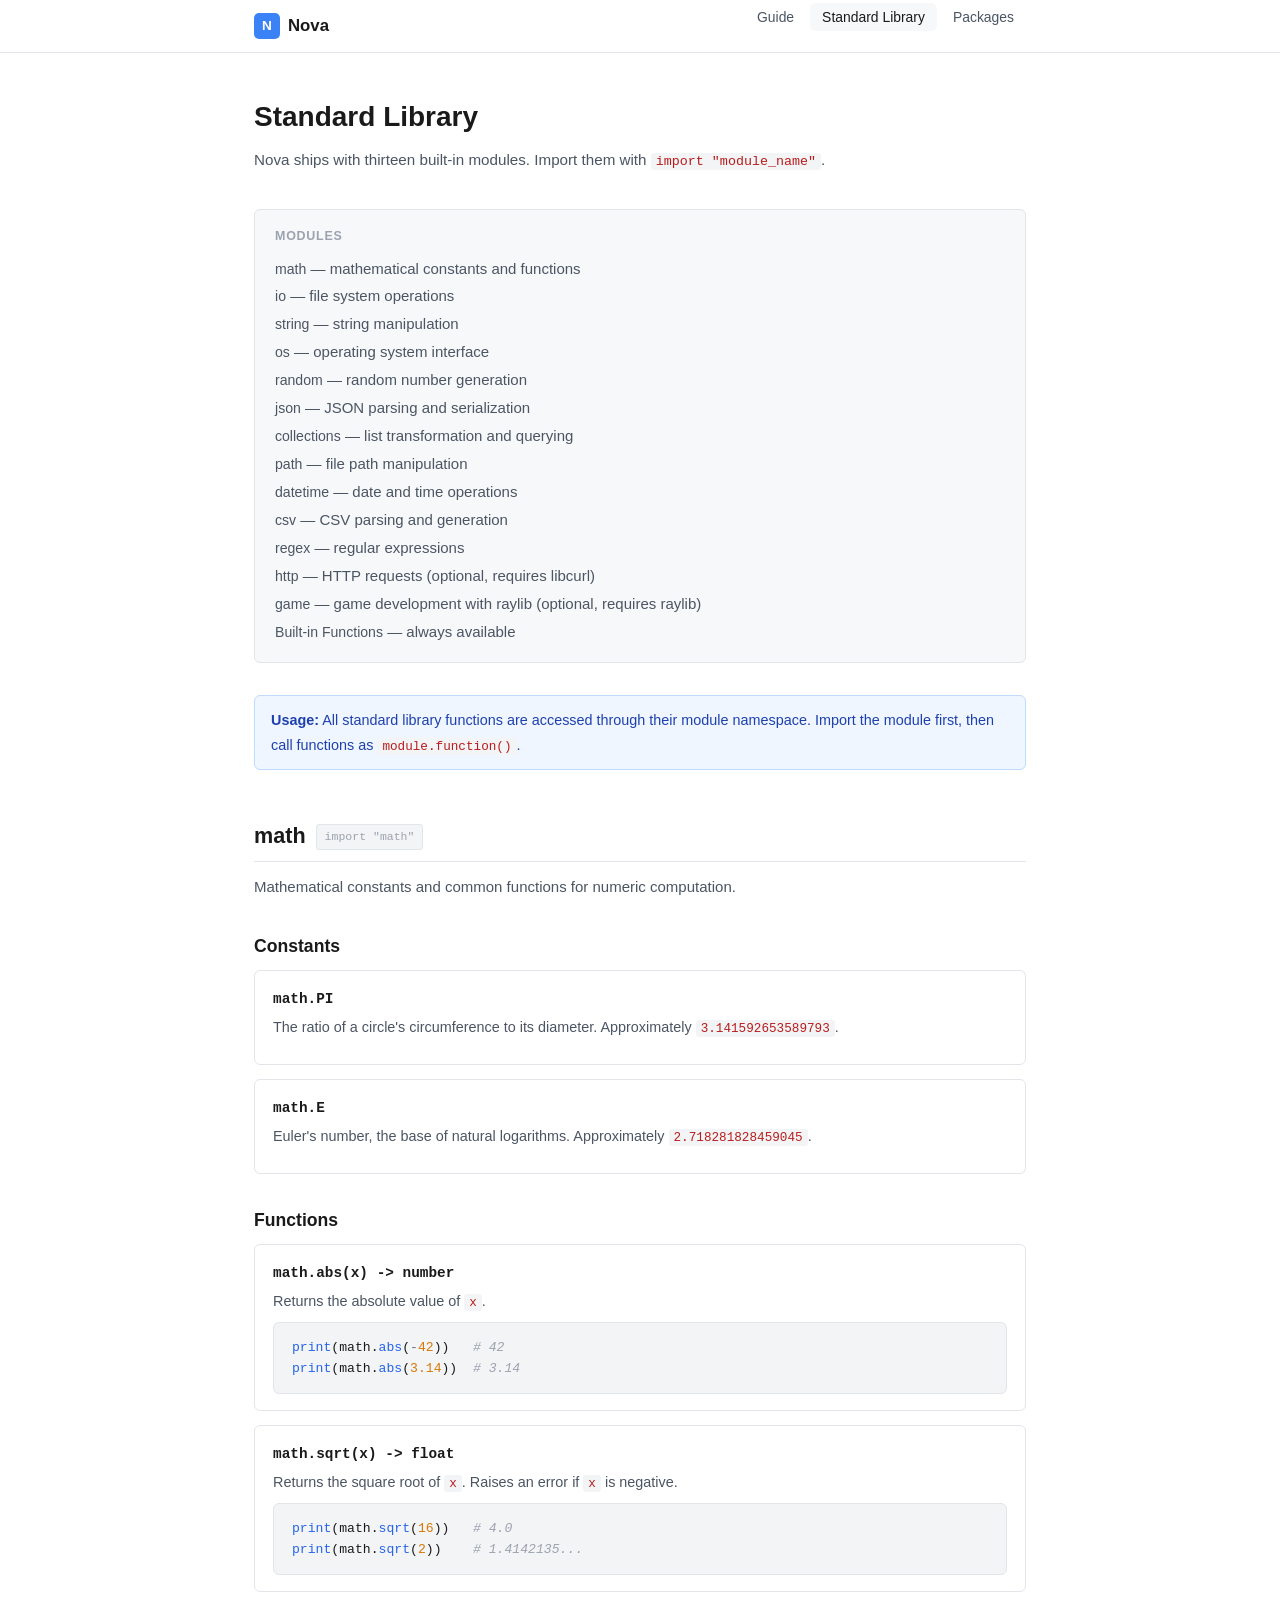
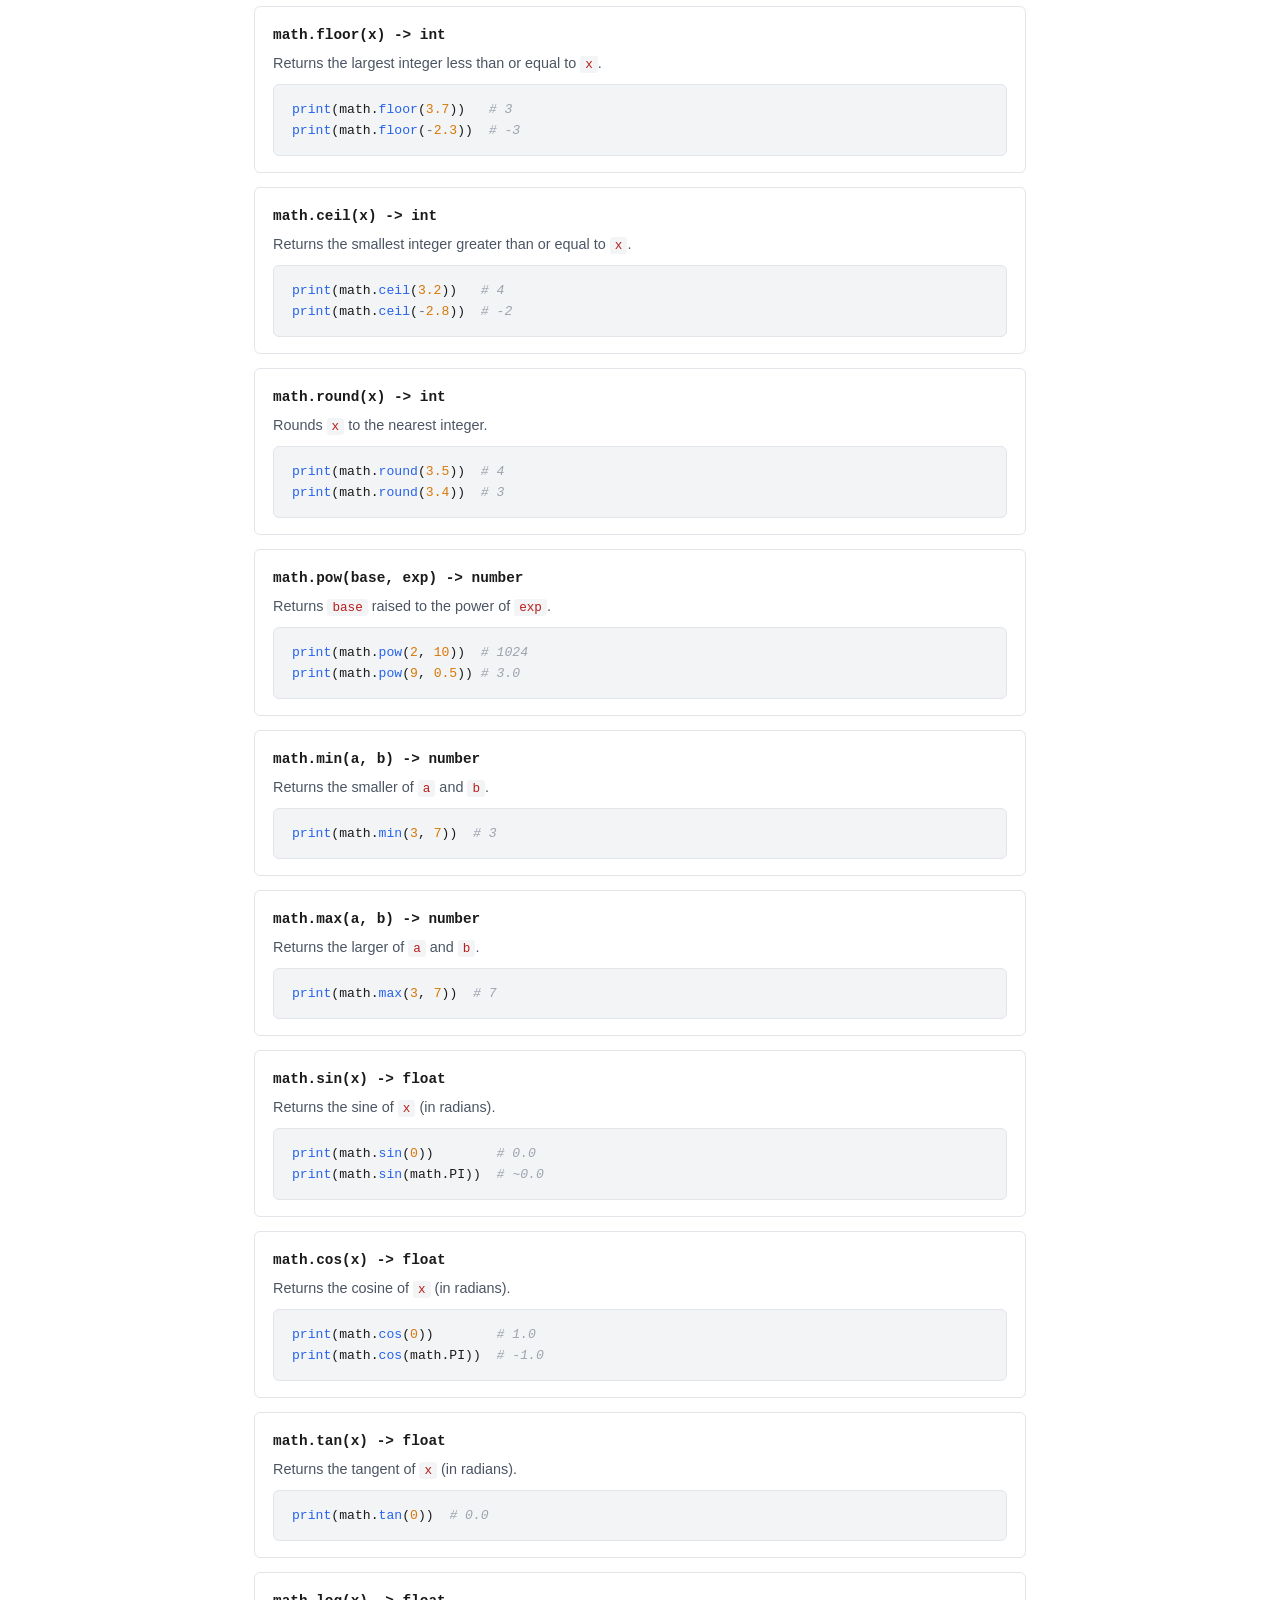
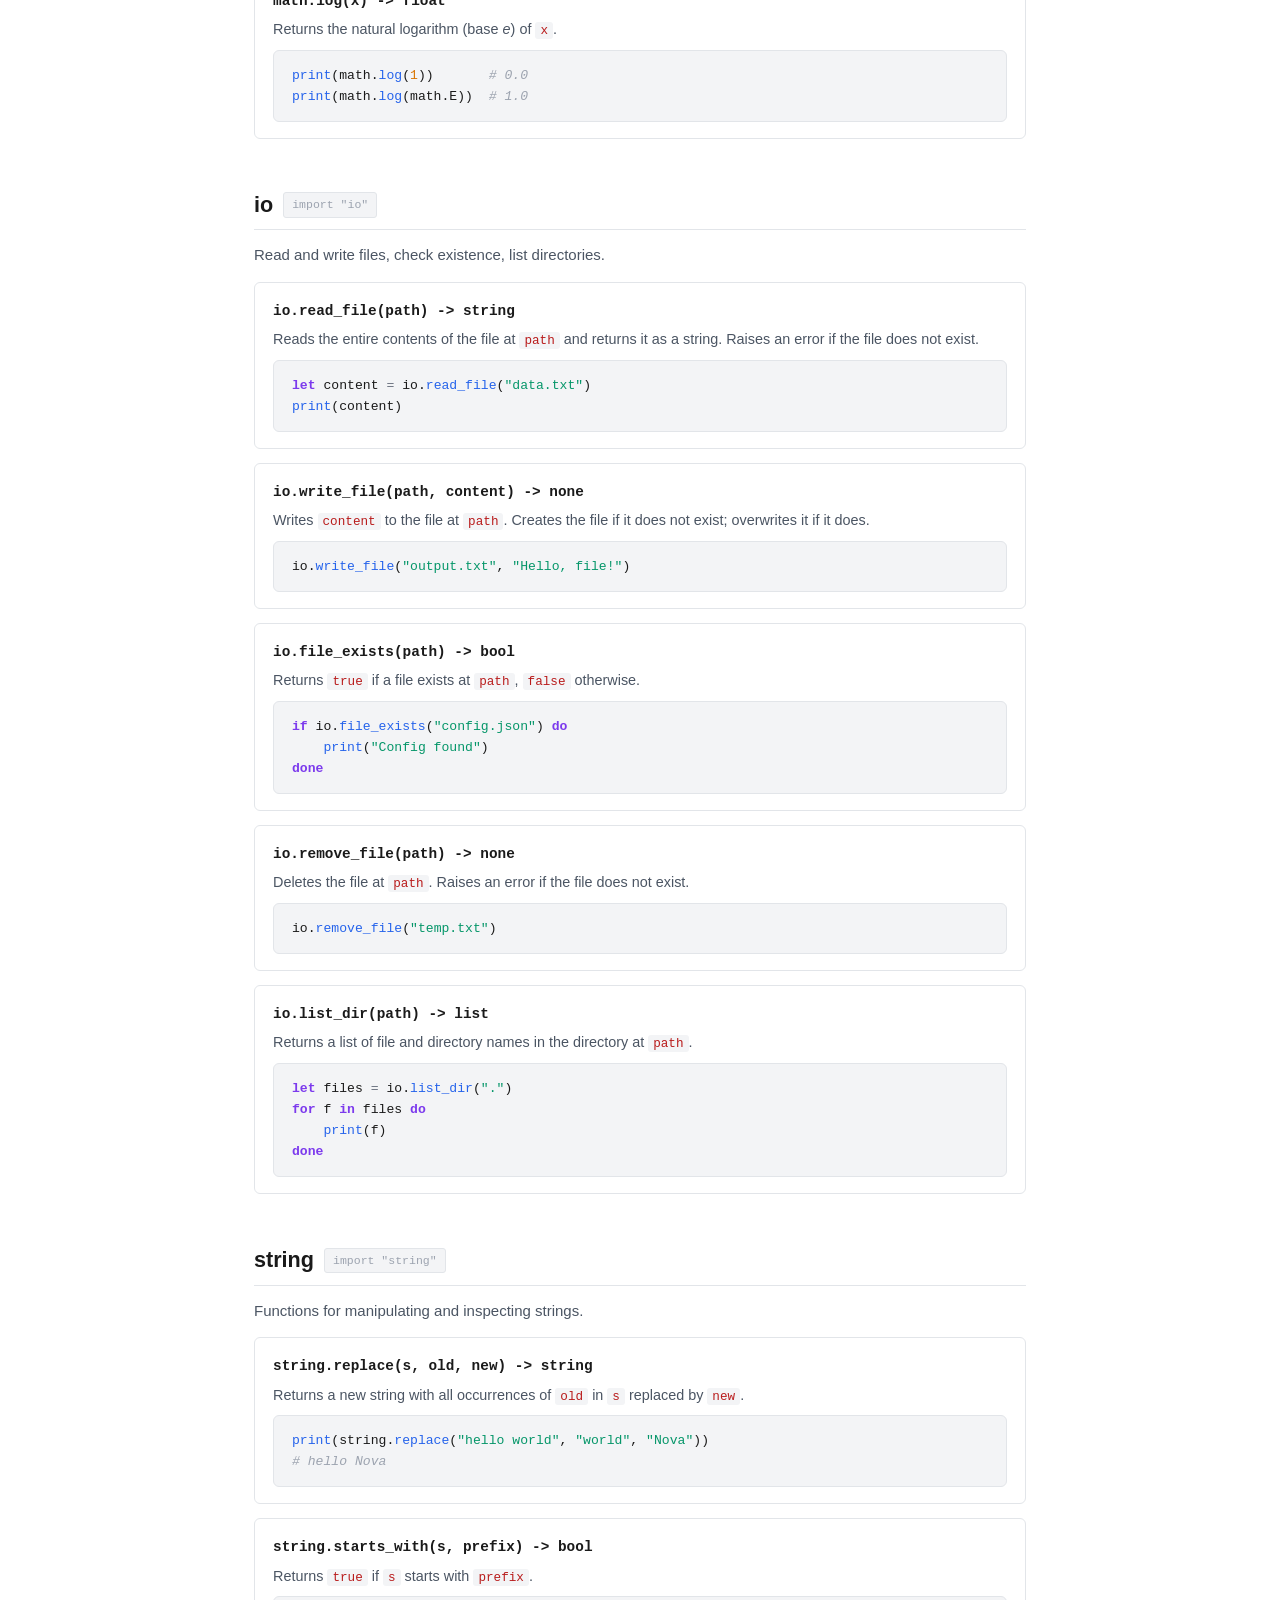
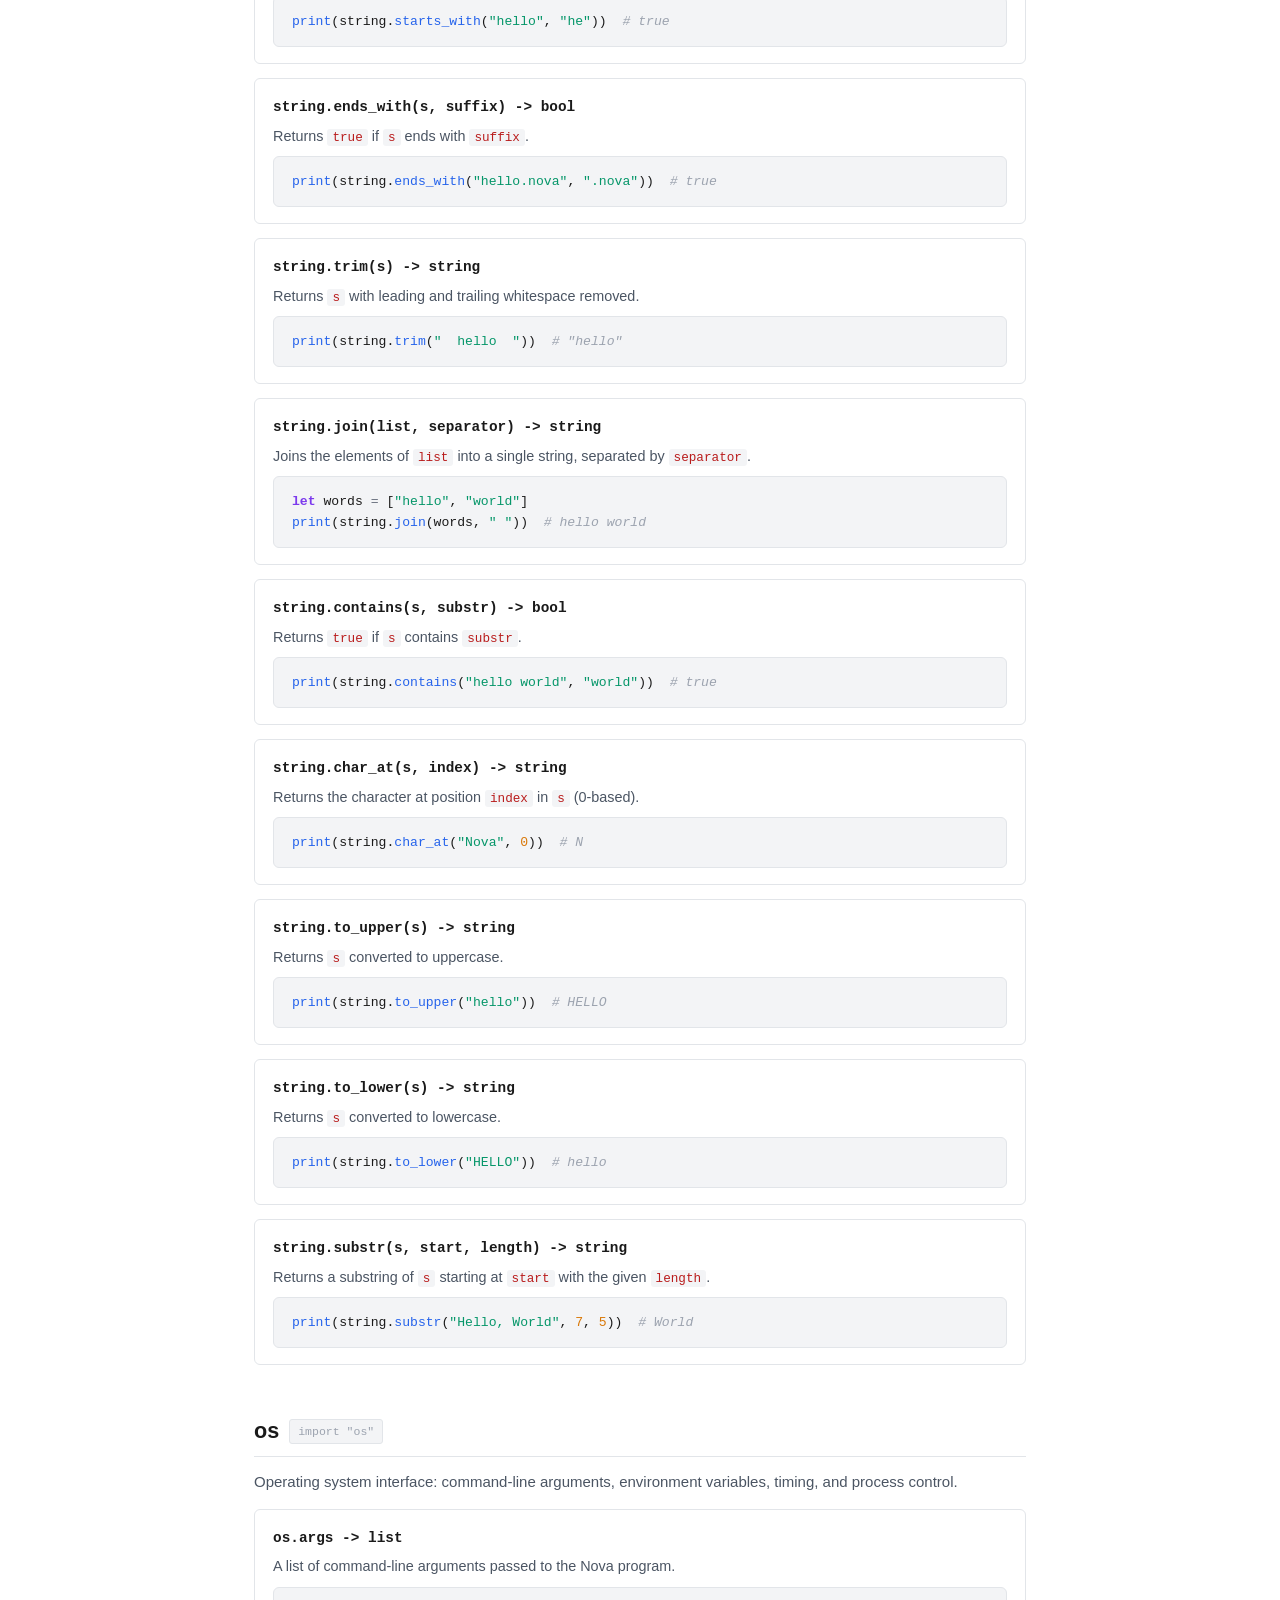
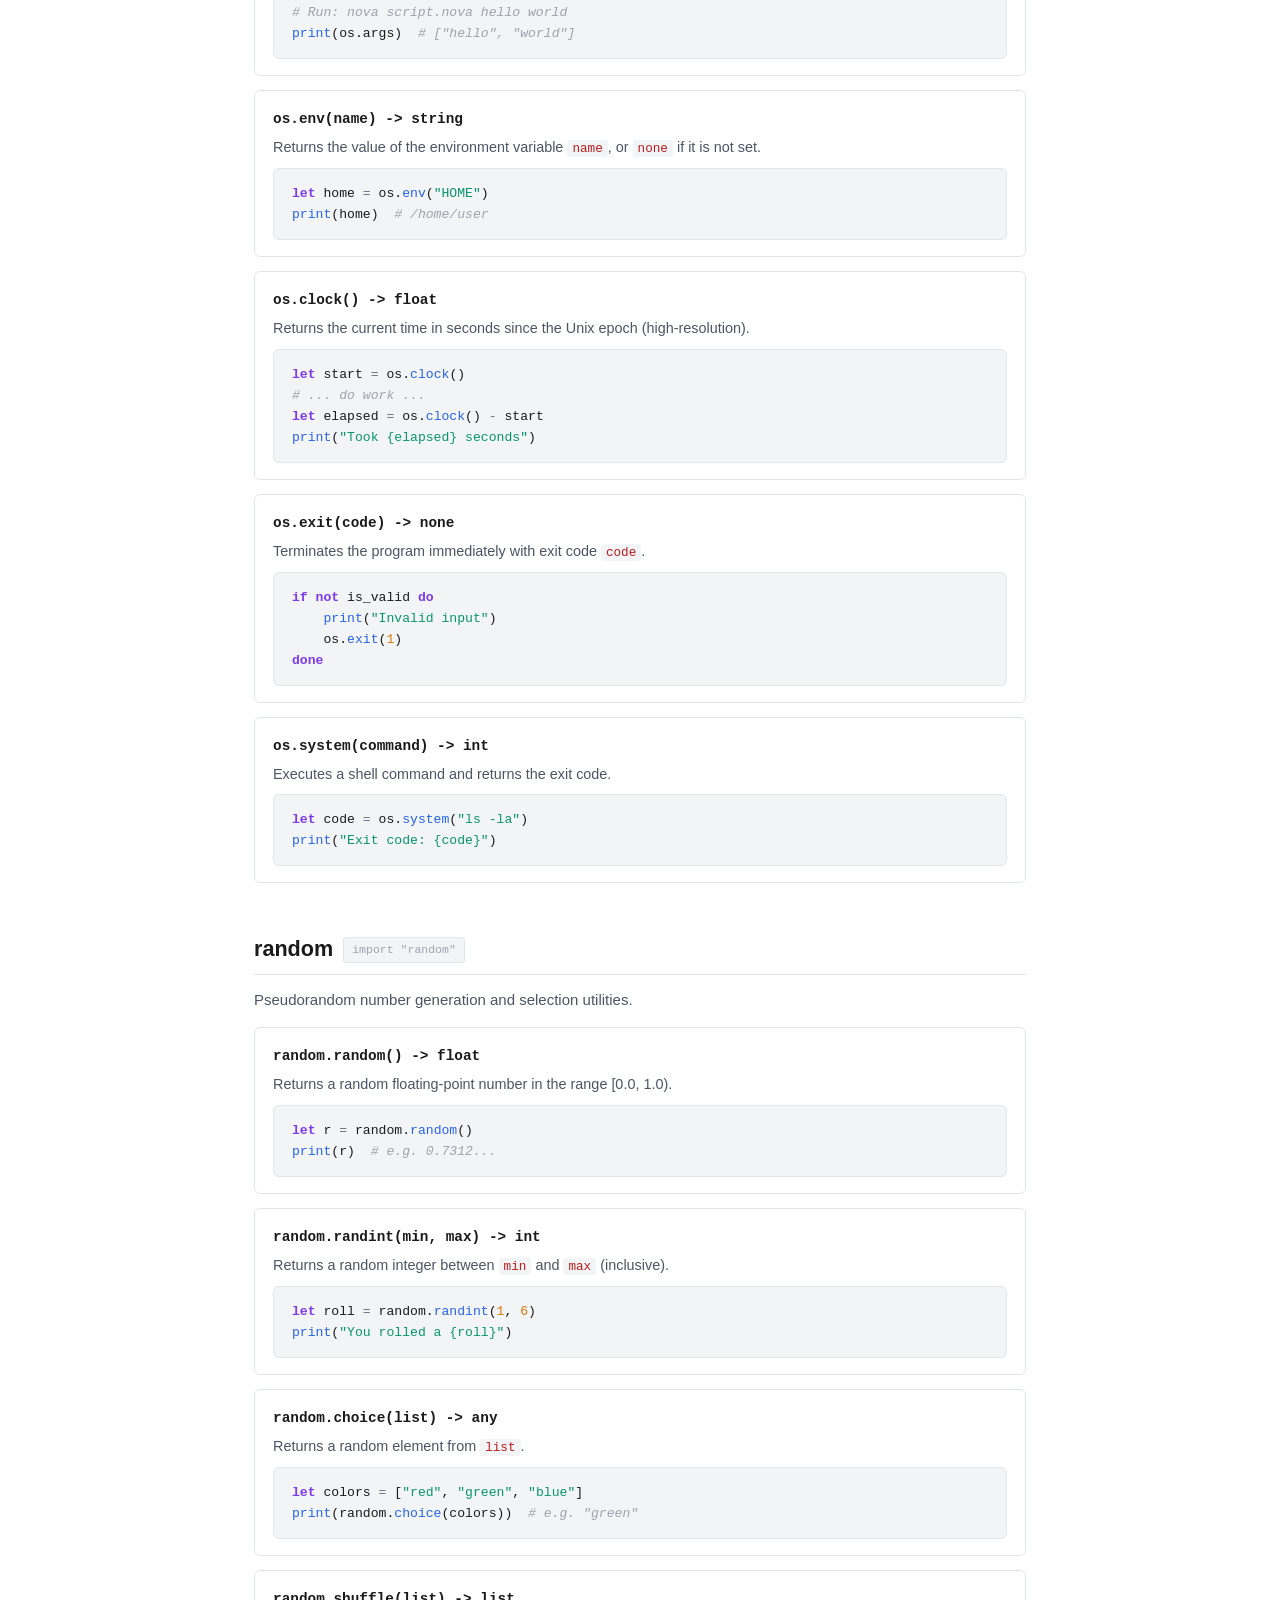
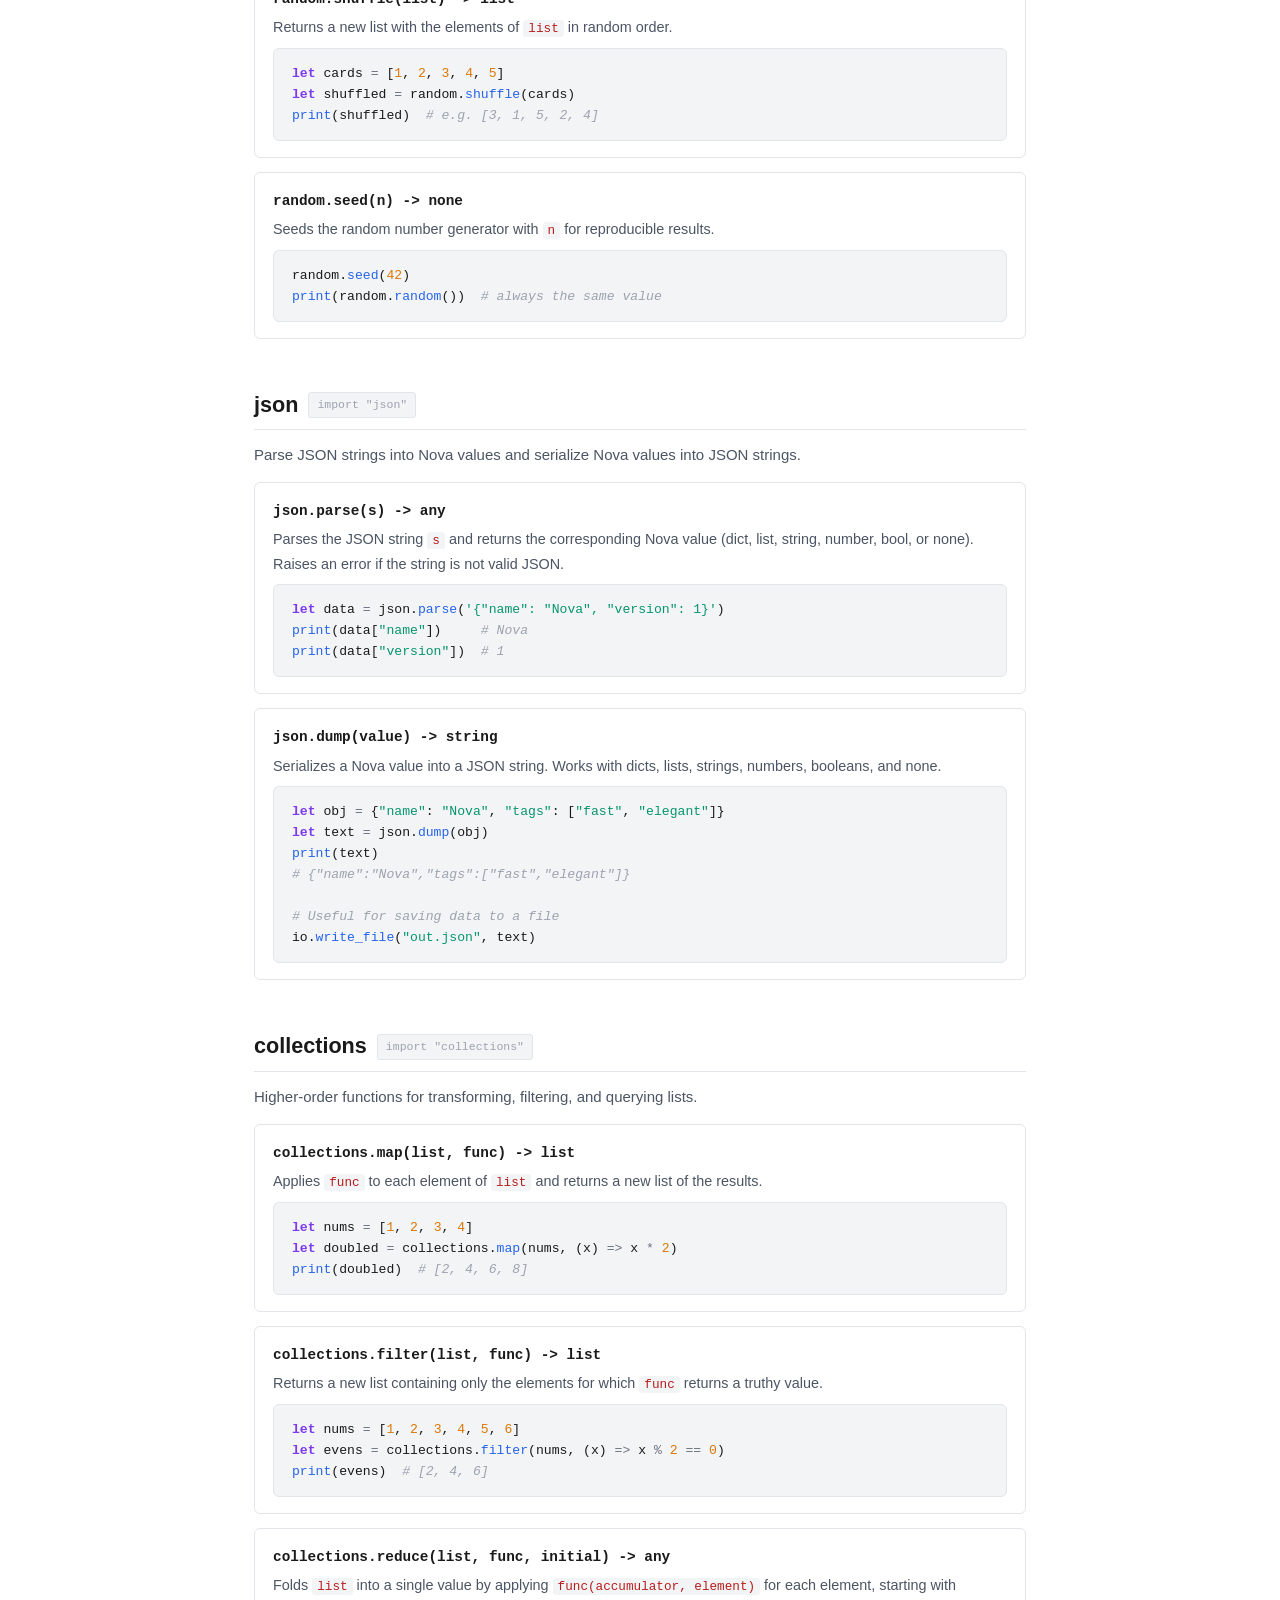
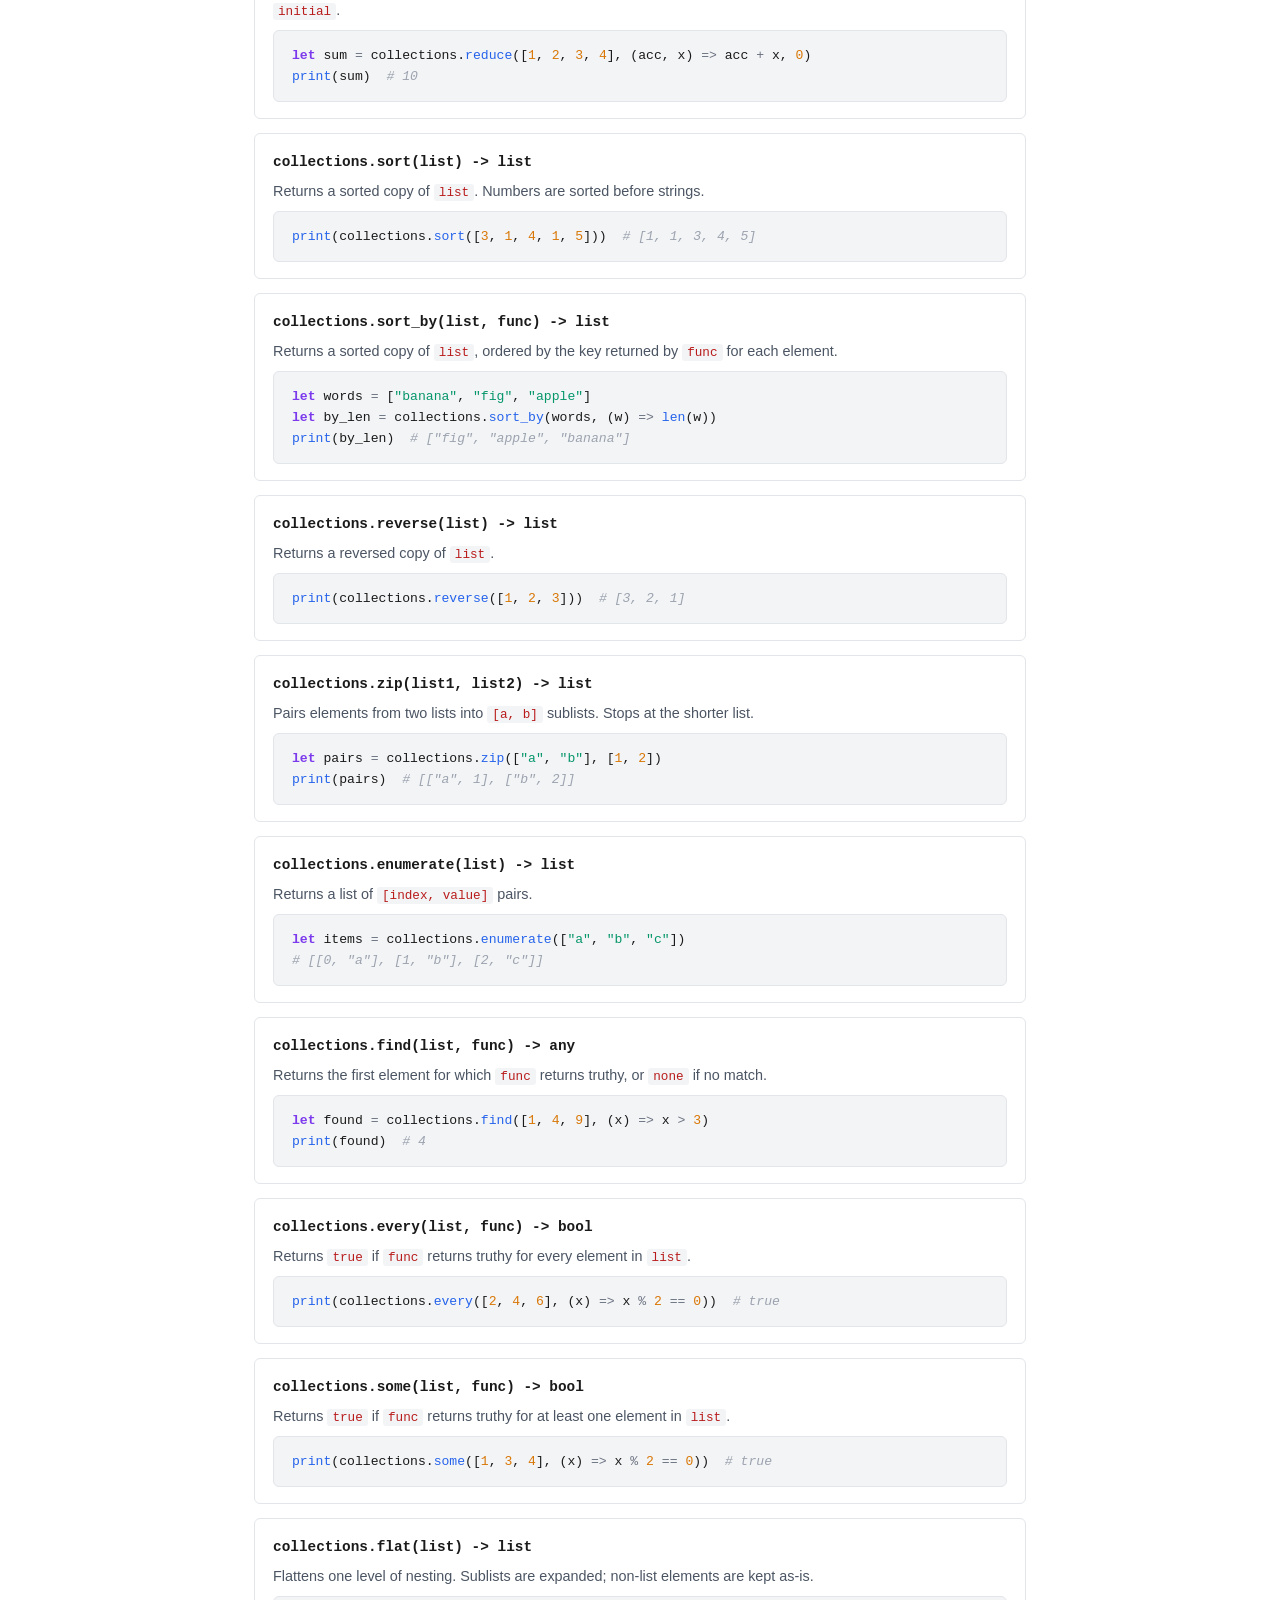
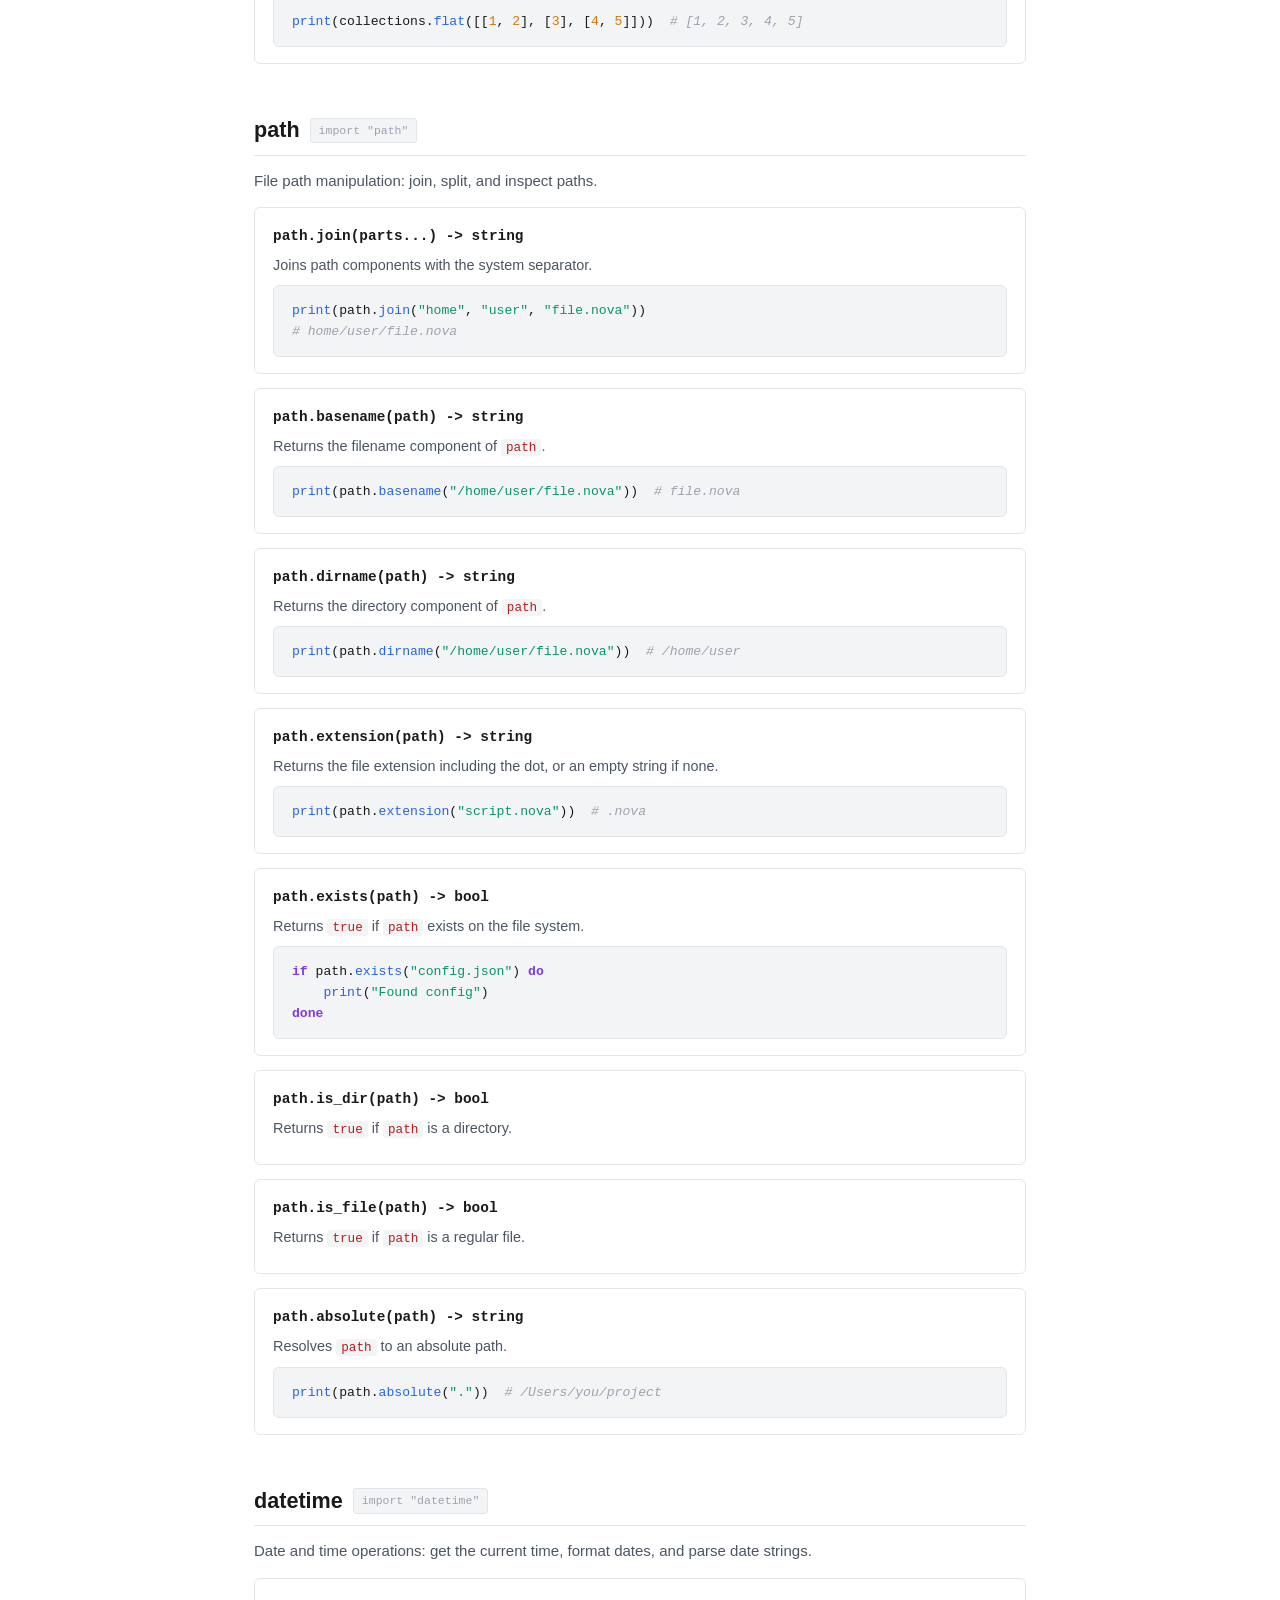
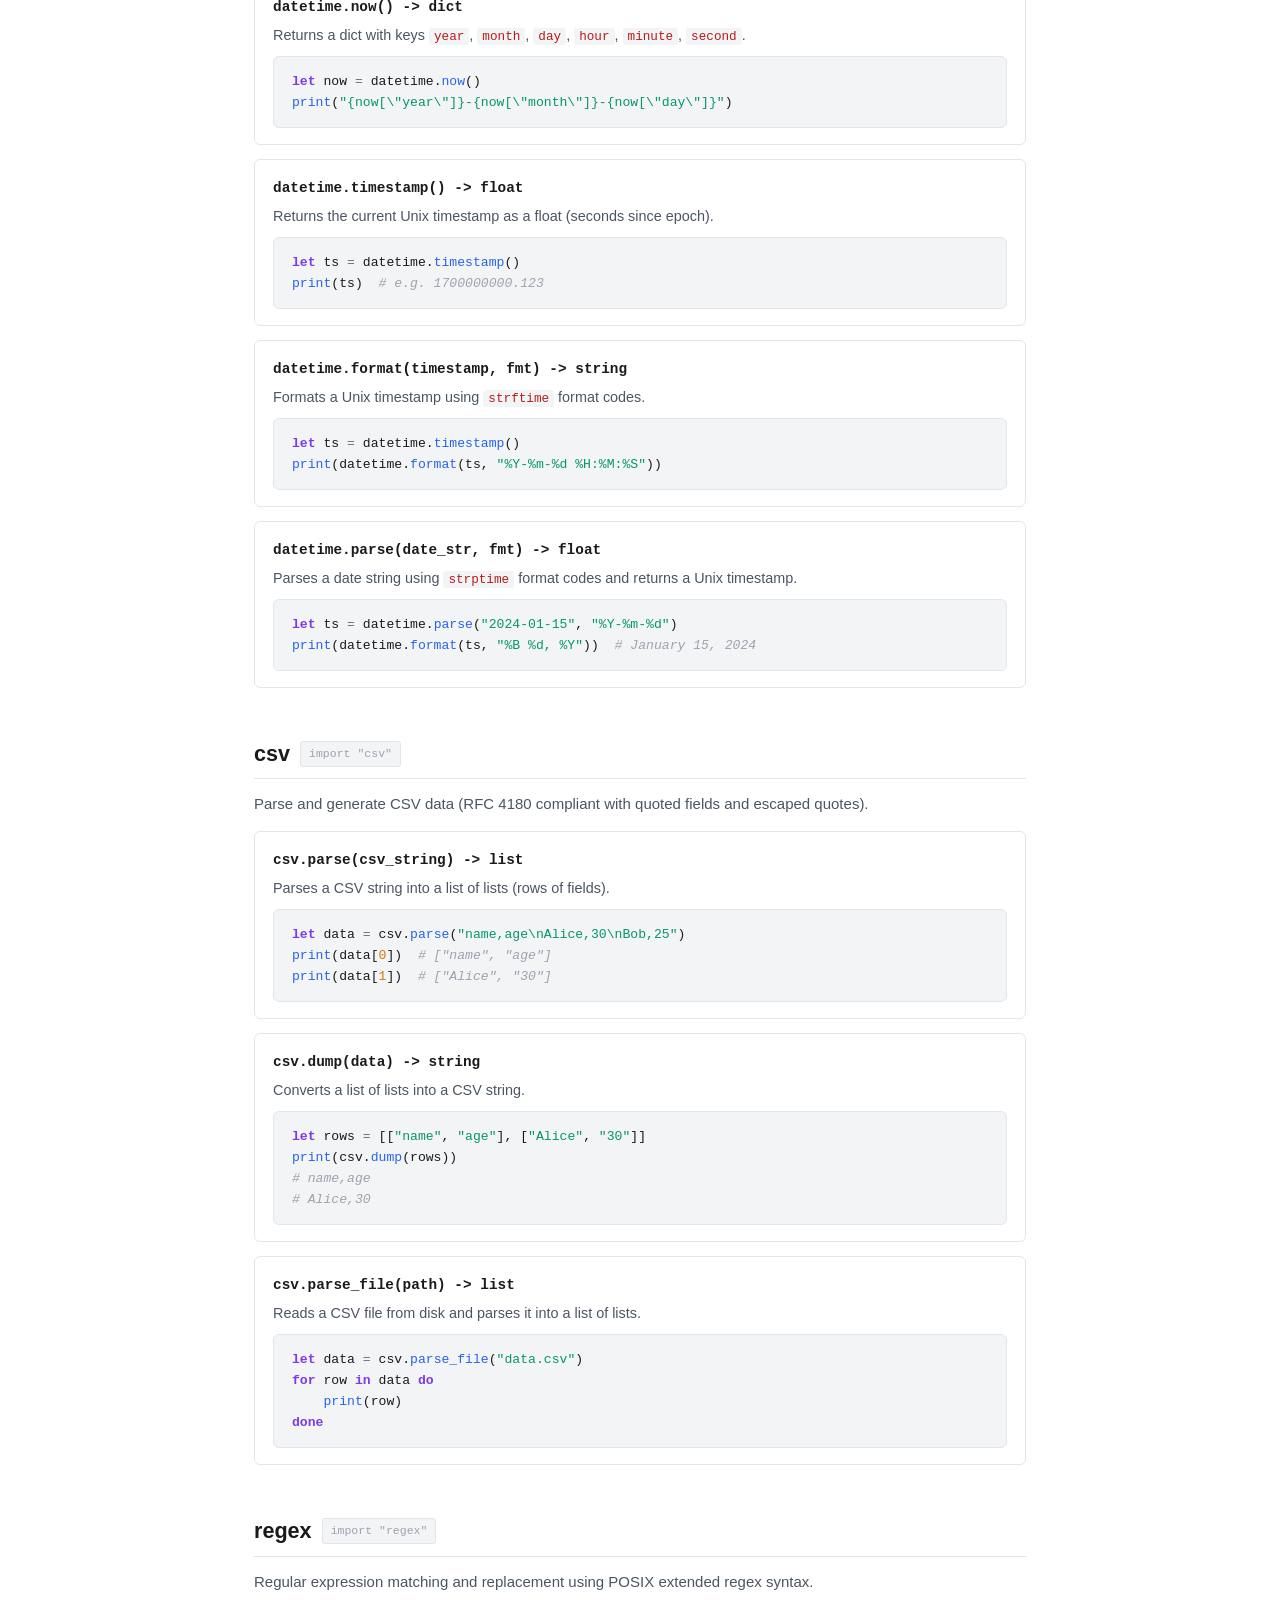
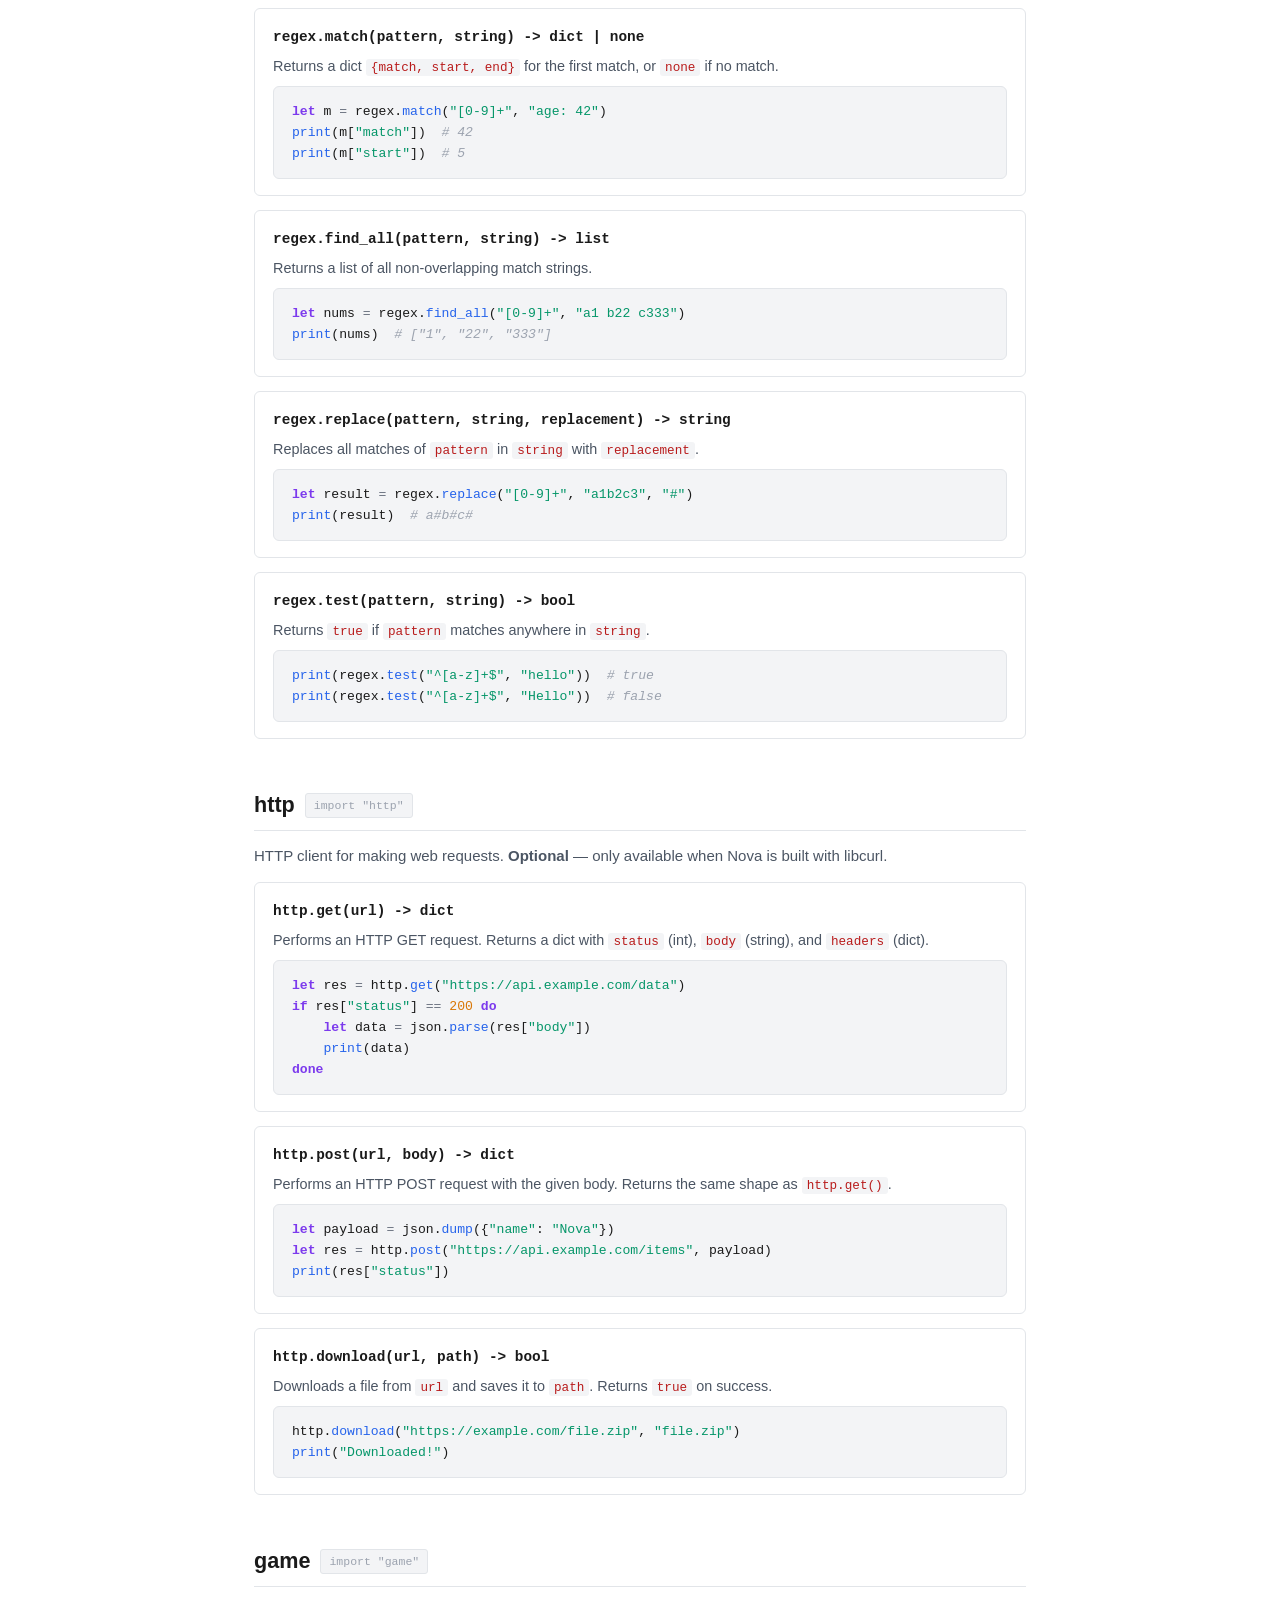
==== commit 04600529: "Add game module with 2D/3D support and native package build system - Add game stdlib module (56 func" ====
--- a/docs/stdlib.html
+++ b/docs/stdlib.html
@@ -24,7 +24,7 @@
 
     <div class="page">
         <h1 class="page-title">Standard Library</h1>
-        <p class="page-subtitle">Nova ships with twelve built-in modules. Import them with <code>import "module_name"</code>.</p>
+        <p class="page-subtitle">Nova ships with thirteen built-in modules. Import them with <code>import "module_name"</code>.</p>
 
         <div class="toc">
             <div class="toc-title">Modules</div>
@@ -41,6 +41,7 @@
                 <li><a href="#csv">csv</a> &mdash; CSV parsing and generation</li>
                 <li><a href="#regex">regex</a> &mdash; regular expressions</li>
                 <li><a href="#http">http</a> &mdash; HTTP requests (optional, requires libcurl)</li>
+                <li><a href="#game">game</a> &mdash; game development with raylib (optional, requires raylib)</li>
                 <li><a href="#builtins">Built-in Functions</a> &mdash; always available</li>
             </ul>
         </div>
@@ -660,6 +661,339 @@
 <span class="bi">print</span>(<span class="st">"Downloaded!"</span>)</code></pre>
         </div>
 
+        <!-- ==================== GAME ==================== -->
+        <div class="mod-header" id="game">
+            <h2>game</h2>
+            <span class="mod-badge">import "game"</span>
+        </div>
+        <p>Game development module powered by raylib. Create windows, draw 2D/3D shapes, handle input, load textures, models, and audio. <strong>Optional</strong> &mdash; only available when Nova is built with raylib (<code>brew install raylib</code>).</p>
+
+        <h3>Window &amp; Lifecycle</h3>
+
+        <div class="func">
+            <div class="func-sig">game.init(width, height, title) -> none</div>
+            <div class="func-desc">Creates a game window with the given dimensions and title.</div>
+<pre><code>game.<span class="fn">init</span>(<span class="nu">800</span>, <span class="nu">600</span>, <span class="st">"My Game"</span>)</code></pre>
+        </div>
+
+        <div class="func">
+            <div class="func-sig">game.close() -> none</div>
+            <div class="func-desc">Closes the window and cleans up resources.</div>
+        </div>
+
+        <div class="func">
+            <div class="func-sig">game.is_running() -> bool</div>
+            <div class="func-desc">Returns <code>true</code> while the window is open (user hasn't closed it or pressed Escape).</div>
+<pre><code><span class="kw">while</span> game.<span class="fn">is_running</span>() <span class="kw">do</span>
+    <span class="cm"># game loop</span>
+<span class="kw">done</span></code></pre>
+        </div>
+
+        <div class="func">
+            <div class="func-sig">game.set_fps(fps) -> none</div>
+            <div class="func-desc">Sets the target frames per second.</div>
+        </div>
+
+        <div class="func">
+            <div class="func-sig">game.get_fps() -> int</div>
+            <div class="func-desc">Returns the current FPS.</div>
+        </div>
+
+        <div class="func">
+            <div class="func-sig">game.delta_time() -> float</div>
+            <div class="func-desc">Returns seconds elapsed since the last frame.</div>
+        </div>
+
+        <h3>Drawing</h3>
+
+        <div class="func">
+            <div class="func-sig">game.begin_drawing() -> none</div>
+            <div class="func-desc">Begins a drawing frame. Call before any draw functions.</div>
+        </div>
+
+        <div class="func">
+            <div class="func-sig">game.end_drawing() -> none</div>
+            <div class="func-desc">Ends the drawing frame and swaps buffers.</div>
+        </div>
+
+        <div class="func">
+            <div class="func-sig">game.clear(color) -> none</div>
+            <div class="func-desc">Clears the screen with the given color.</div>
+<pre><code>game.<span class="fn">clear</span>(game.BLACK)</code></pre>
+        </div>
+
+        <h3>Shapes</h3>
+
+        <div class="func">
+            <div class="func-sig">game.draw_rect(x, y, w, h, color) -> none</div>
+            <div class="func-desc">Draws a filled rectangle.</div>
+        </div>
+
+        <div class="func">
+            <div class="func-sig">game.draw_rect_lines(x, y, w, h, color) -> none</div>
+            <div class="func-desc">Draws a rectangle outline.</div>
+        </div>
+
+        <div class="func">
+            <div class="func-sig">game.draw_circle(x, y, radius, color) -> none</div>
+            <div class="func-desc">Draws a filled circle.</div>
+<pre><code>game.<span class="fn">draw_circle</span>(<span class="nu">400</span>, <span class="nu">300</span>, <span class="nu">20</span>, game.RED)</code></pre>
+        </div>
+
+        <div class="func">
+            <div class="func-sig">game.draw_line(x1, y1, x2, y2, color) -> none</div>
+            <div class="func-desc">Draws a line between two points.</div>
+        </div>
+
+        <div class="func">
+            <div class="func-sig">game.draw_triangle(x1, y1, x2, y2, x3, y3, color) -> none</div>
+            <div class="func-desc">Draws a filled triangle.</div>
+        </div>
+
+        <div class="func">
+            <div class="func-sig">game.draw_text(text, x, y, size, color) -> none</div>
+            <div class="func-desc">Draws a text string at the given position and font size.</div>
+<pre><code>game.<span class="fn">draw_text</span>(<span class="st">"Hello!"</span>, <span class="nu">10</span>, <span class="nu">10</span>, <span class="nu">20</span>, game.WHITE)</code></pre>
+        </div>
+
+        <h3>Input &mdash; Keyboard</h3>
+
+        <div class="func">
+            <div class="func-sig">game.key_pressed(key) -> bool</div>
+            <div class="func-desc">Returns <code>true</code> if <code>key</code> was just pressed this frame. Keys are strings: <code>"space"</code>, <code>"enter"</code>, <code>"escape"</code>, <code>"up"</code>, <code>"down"</code>, <code>"left"</code>, <code>"right"</code>, <code>"a"</code>-<code>"z"</code>, <code>"0"</code>-<code>"9"</code>.</div>
+        </div>
+
+        <div class="func">
+            <div class="func-sig">game.key_down(key) -> bool</div>
+            <div class="func-desc">Returns <code>true</code> if <code>key</code> is currently held down.</div>
+<pre><code><span class="kw">if</span> game.<span class="fn">key_down</span>(<span class="st">"right"</span>) <span class="kw">do</span> x <span class="op">=</span> x <span class="op">+</span> <span class="nu">4</span> <span class="kw">done</span></code></pre>
+        </div>
+
+        <div class="func">
+            <div class="func-sig">game.key_released(key) -> bool</div>
+            <div class="func-desc">Returns <code>true</code> if <code>key</code> was just released this frame.</div>
+        </div>
+
+        <h3>Input &mdash; Mouse</h3>
+
+        <div class="func">
+            <div class="func-sig">game.mouse_x() -> int</div>
+            <div class="func-desc">Returns the current mouse X position.</div>
+        </div>
+
+        <div class="func">
+            <div class="func-sig">game.mouse_y() -> int</div>
+            <div class="func-desc">Returns the current mouse Y position.</div>
+        </div>
+
+        <div class="func">
+            <div class="func-sig">game.mouse_pressed(button) -> bool</div>
+            <div class="func-desc">Returns <code>true</code> if mouse button was just pressed (0 = left, 1 = right).</div>
+        </div>
+
+        <div class="func">
+            <div class="func-sig">game.mouse_down(button) -> bool</div>
+            <div class="func-desc">Returns <code>true</code> if mouse button is currently held.</div>
+        </div>
+
+        <div class="func">
+            <div class="func-sig">game.mouse_released(button) -> bool</div>
+            <div class="func-desc">Returns <code>true</code> if mouse button was just released.</div>
+        </div>
+
+        <h3>Textures</h3>
+
+        <div class="func">
+            <div class="func-sig">game.load_image(path) -> int</div>
+            <div class="func-desc">Loads a texture from a file. Returns an integer handle.</div>
+<pre><code><span class="kw">let</span> sprite <span class="op">=</span> game.<span class="fn">load_image</span>(<span class="st">"player.png"</span>)
+game.<span class="fn">draw_image</span>(sprite, <span class="nu">100</span>, <span class="nu">200</span>)</code></pre>
+        </div>
+
+        <div class="func">
+            <div class="func-sig">game.draw_image(handle, x, y) -> none</div>
+            <div class="func-desc">Draws a loaded texture at the given position.</div>
+        </div>
+
+        <div class="func">
+            <div class="func-sig">game.draw_image_scaled(handle, x, y, scale) -> none</div>
+            <div class="func-desc">Draws a loaded texture scaled by the given factor.</div>
+        </div>
+
+        <div class="func">
+            <div class="func-sig">game.unload_image(handle) -> none</div>
+            <div class="func-desc">Frees a loaded texture.</div>
+        </div>
+
+        <h3>Audio</h3>
+
+        <div class="func">
+            <div class="func-sig">game.init_audio() -> none</div>
+            <div class="func-desc">Initializes the audio device. Call before loading sounds or music.</div>
+        </div>
+
+        <div class="func">
+            <div class="func-sig">game.load_sound(path) -> int</div>
+            <div class="func-desc">Loads a sound file. Returns an integer handle.</div>
+        </div>
+
+        <div class="func">
+            <div class="func-sig">game.play_sound(handle) -> none</div>
+            <div class="func-desc">Plays a loaded sound.</div>
+        </div>
+
+        <div class="func">
+            <div class="func-sig">game.load_music(path) -> int</div>
+            <div class="func-desc">Loads a music stream. Returns an integer handle.</div>
+        </div>
+
+        <div class="func">
+            <div class="func-sig">game.play_music(handle) -> none</div>
+            <div class="func-desc">Starts playing a loaded music stream.</div>
+        </div>
+
+        <div class="func">
+            <div class="func-sig">game.update_music(handle) -> none</div>
+            <div class="func-desc">Updates a music stream buffer. Call each frame for music that is playing.</div>
+        </div>
+
+        <h3>Collision Detection</h3>
+
+        <div class="func">
+            <div class="func-sig">game.check_collision_rects(x1, y1, w1, h1, x2, y2, w2, h2) -> bool</div>
+            <div class="func-desc">Returns <code>true</code> if two rectangles overlap.</div>
+        </div>
+
+        <div class="func">
+            <div class="func-sig">game.check_collision_circles(x1, y1, r1, x2, y2, r2) -> bool</div>
+            <div class="func-desc">Returns <code>true</code> if two circles overlap.</div>
+        </div>
+
+        <h3>3D &mdash; Vectors &amp; Camera</h3>
+
+        <div class="func">
+            <div class="func-sig">game.vec3(x, y, z) -> dict</div>
+            <div class="func-desc">Creates a 3D vector dict <code>{x, y, z}</code>.</div>
+<pre><code><span class="kw">let</span> pos <span class="op">=</span> game.<span class="fn">vec3</span>(<span class="nu">0</span>, <span class="nu">1</span>, <span class="nu">0</span>)</code></pre>
+        </div>
+
+        <div class="func">
+            <div class="func-sig">game.camera(px, py, pz, tx, ty, tz, fovy) -> dict</div>
+            <div class="func-desc">Creates a camera dict. Position <code>(px,py,pz)</code>, target <code>(tx,ty,tz)</code>, field of view <code>fovy</code>. Up defaults to <code>(0,1,0)</code>, projection defaults to perspective.</div>
+<pre><code><span class="kw">let</span> cam <span class="op">=</span> game.<span class="fn">camera</span>(<span class="nu">10</span>, <span class="nu">10</span>, <span class="nu">10</span>, <span class="nu">0</span>, <span class="nu">0</span>, <span class="nu">0</span>, <span class="nu">45</span>)</code></pre>
+        </div>
+
+        <div class="func">
+            <div class="func-sig">game.begin_3d(cam) -> none</div>
+            <div class="func-desc">Begins 3D mode using the given camera dict. Call between <code>begin_drawing()</code> and <code>end_drawing()</code>.</div>
+        </div>
+
+        <div class="func">
+            <div class="func-sig">game.end_3d() -> none</div>
+            <div class="func-desc">Ends 3D mode and returns to 2D drawing.</div>
+        </div>
+
+        <h3>3D Shapes</h3>
+
+        <div class="func">
+            <div class="func-sig">game.draw_cube(pos, w, h, l, color) -> none</div>
+            <div class="func-desc">Draws a filled cube at <code>pos</code> (vec3) with width, height, and length.</div>
+        </div>
+
+        <div class="func">
+            <div class="func-sig">game.draw_cube_wires(pos, w, h, l, color) -> none</div>
+            <div class="func-desc">Draws a cube wireframe.</div>
+        </div>
+
+        <div class="func">
+            <div class="func-sig">game.draw_sphere(pos, radius, color) -> none</div>
+            <div class="func-desc">Draws a filled sphere at <code>pos</code> (vec3).</div>
+        </div>
+
+        <div class="func">
+            <div class="func-sig">game.draw_sphere_wires(pos, radius, rings, slices, color) -> none</div>
+            <div class="func-desc">Draws a sphere wireframe with the given ring and slice counts.</div>
+        </div>
+
+        <div class="func">
+            <div class="func-sig">game.draw_cylinder(pos, rtop, rbottom, height, slices, color) -> none</div>
+            <div class="func-desc">Draws a cylinder or cone. Set <code>rtop</code> or <code>rbottom</code> to 0 for a cone.</div>
+        </div>
+
+        <div class="func">
+            <div class="func-sig">game.draw_cylinder_wires(pos, rtop, rbottom, height, slices, color) -> none</div>
+            <div class="func-desc">Draws a cylinder wireframe.</div>
+        </div>
+
+        <div class="func">
+            <div class="func-sig">game.draw_plane(pos, w, h, color) -> none</div>
+            <div class="func-desc">Draws a ground plane on the XZ axis at <code>pos</code> (vec3).</div>
+        </div>
+
+        <div class="func">
+            <div class="func-sig">game.draw_grid(slices, spacing) -> none</div>
+            <div class="func-desc">Draws a reference grid centered at the origin.</div>
+        </div>
+
+        <div class="func">
+            <div class="func-sig">game.draw_line_3d(start, end, color) -> none</div>
+            <div class="func-desc">Draws a line between two vec3 points in 3D space.</div>
+        </div>
+
+        <h3>3D Models</h3>
+
+        <div class="func">
+            <div class="func-sig">game.load_model(path) -> int</div>
+            <div class="func-desc">Loads a 3D model file (.obj, .gltf, etc.). Returns an integer handle.</div>
+<pre><code><span class="kw">let</span> m <span class="op">=</span> game.<span class="fn">load_model</span>(<span class="st">"castle.obj"</span>)
+game.<span class="fn">draw_model</span>(m, game.<span class="fn">vec3</span>(<span class="nu">0</span>, <span class="nu">0</span>, <span class="nu">0</span>), <span class="nu">1.0</span>, game.WHITE)</code></pre>
+        </div>
+
+        <div class="func">
+            <div class="func-sig">game.unload_model(handle) -> none</div>
+            <div class="func-desc">Frees a loaded model.</div>
+        </div>
+
+        <div class="func">
+            <div class="func-sig">game.draw_model(handle, pos, scale, color) -> none</div>
+            <div class="func-desc">Draws a model at <code>pos</code> (vec3) with uniform scale and tint color.</div>
+        </div>
+
+        <div class="func">
+            <div class="func-sig">game.draw_model_ex(handle, pos, rot_axis, rot_angle, scale, color) -> none</div>
+            <div class="func-desc">Draws a model with axis-angle rotation and per-axis scale (vec3).</div>
+        </div>
+
+        <h3>3D Collision Detection</h3>
+
+        <div class="func">
+            <div class="func-sig">game.check_collision_spheres_3d(c1, r1, c2, r2) -> bool</div>
+            <div class="func-desc">Returns <code>true</code> if two spheres overlap. <code>c1</code>, <code>c2</code> are vec3 center dicts.</div>
+        </div>
+
+        <div class="func">
+            <div class="func-sig">game.check_collision_boxes_3d(min1, max1, min2, max2) -> bool</div>
+            <div class="func-desc">AABB collision check. <code>min</code>/<code>max</code> are vec3 corner dicts.</div>
+        </div>
+
+        <div class="func">
+            <div class="func-sig">game.check_collision_box_sphere(bmin, bmax, center, radius) -> bool</div>
+            <div class="func-desc">Returns <code>true</code> if a box and sphere overlap.</div>
+        </div>
+
+        <h3>Colors</h3>
+
+        <div class="func">
+            <div class="func-sig">game.color(r, g, b, a?) -> dict</div>
+            <div class="func-desc">Creates a color dict. Alpha defaults to 255 if omitted.</div>
+<pre><code><span class="kw">let</span> teal <span class="op">=</span> game.<span class="fn">color</span>(<span class="nu">0</span>, <span class="nu">128</span>, <span class="nu">128</span>)
+<span class="kw">let</span> semi <span class="op">=</span> game.<span class="fn">color</span>(<span class="nu">255</span>, <span class="nu">0</span>, <span class="nu">0</span>, <span class="nu">128</span>)  <span class="cm"># 50% transparent red</span></code></pre>
+        </div>
+
+        <p>Pre-defined color constants: <code>game.BLACK</code>, <code>game.WHITE</code>, <code>game.RED</code>, <code>game.GREEN</code>, <code>game.BLUE</code>, <code>game.YELLOW</code>, <code>game.ORANGE</code>, <code>game.PINK</code>, <code>game.PURPLE</code>, <code>game.SKYBLUE</code>, <code>game.BROWN</code>, <code>game.GRAY</code>.</p>
+
+        <p>Camera constants: <code>game.CAMERA_PERSPECTIVE</code> (0), <code>game.CAMERA_FREE</code> (1), <code>game.CAMERA_ORBITAL</code> (2), <code>game.CAMERA_FIRST_PERSON</code> (3), <code>game.CAMERA_THIRD_PERSON</code> (4).</p>
+
         <!-- ==================== BUILTINS ==================== -->
         <div class="mod-header" id="builtins">
             <h2>Built-in Functions</h2>
